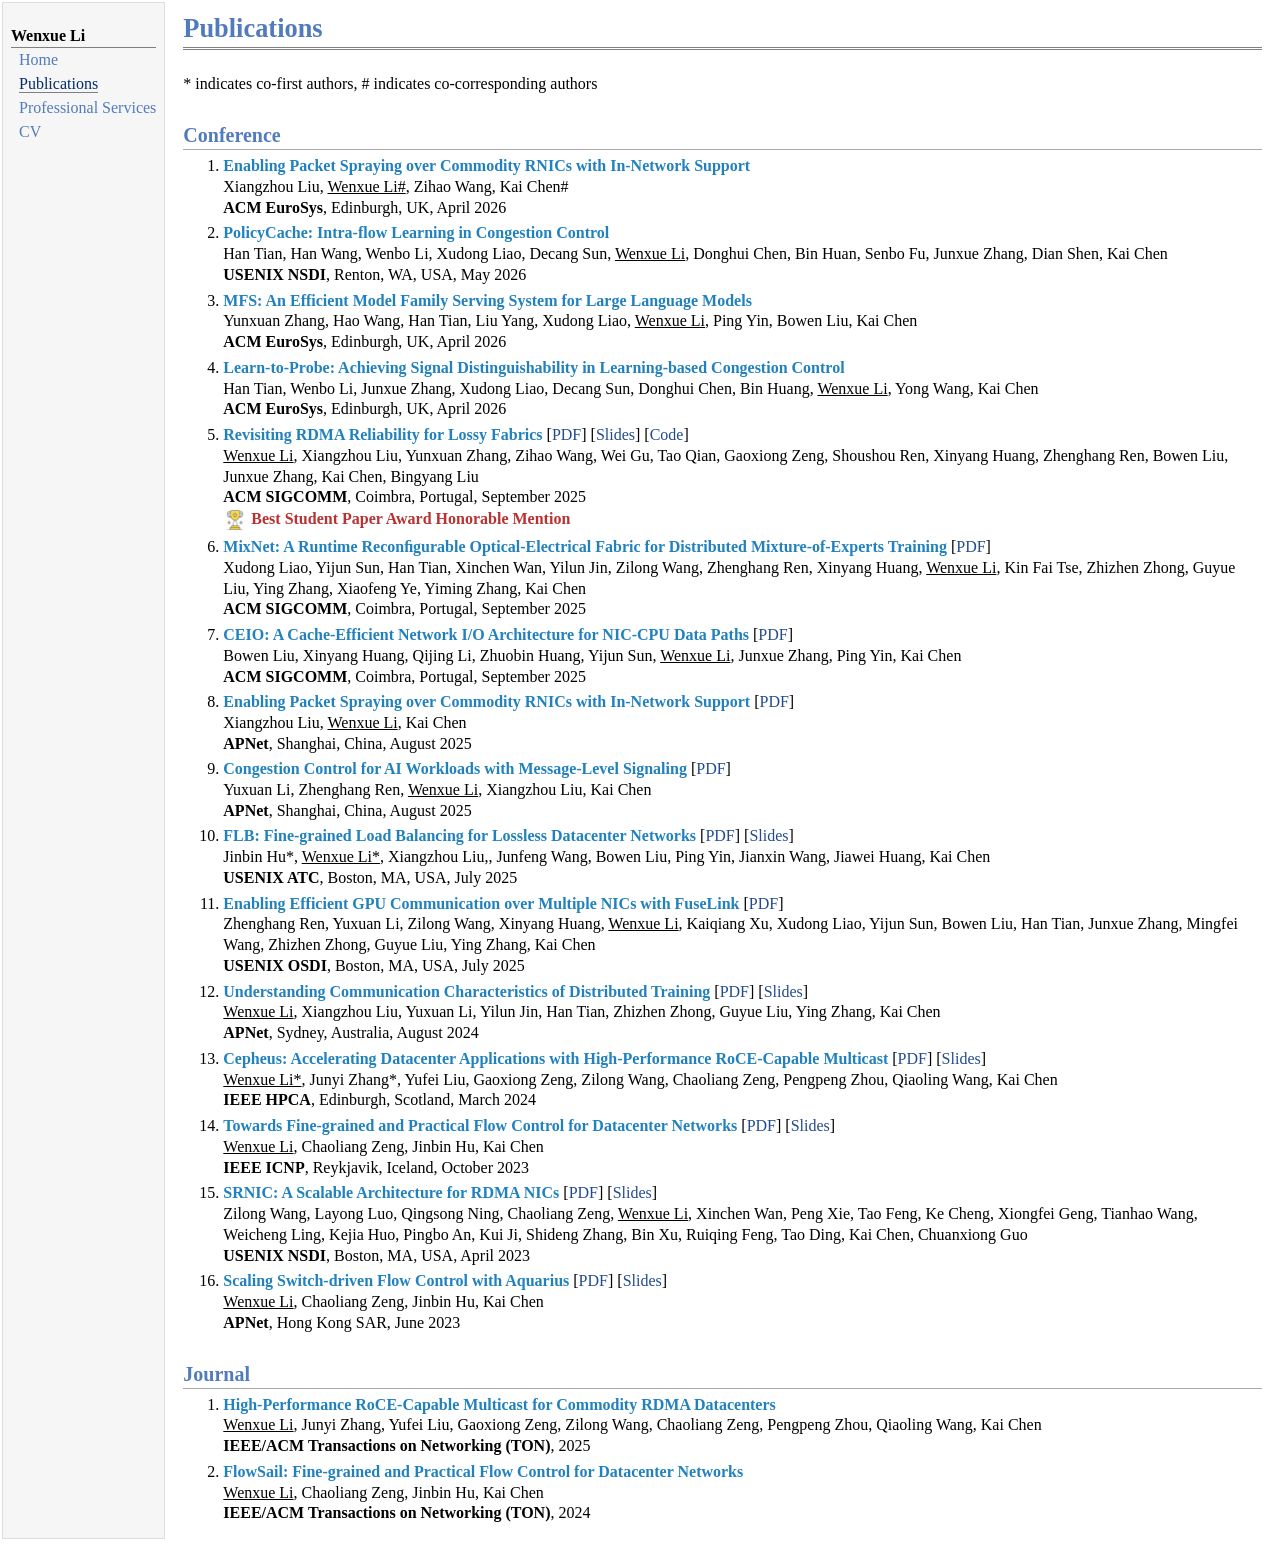
==== pub.html @ ff484b88 "update" ====
<!DOCTYPE html PUBLIC "-//W3C//DTD XHTML 1.1//EN"
  "http://www.w3.org/TR/xhtml11/DTD/xhtml11.dtd">
<html xmlns="http://www.w3.org/1999/xhtml" xml:lang="en">
<head>
<meta http-equiv="Content-Type" content="text/html;charset=utf-8" />
<meta name="viewport" content="width=device-width, initial-scale=1, maximum-scale=1" />
<link rel="stylesheet" href="css/jemdoc.css" type="text/css" />
<meta name="description" content="Publications of Wenxue Li"/>
<meta name="keywords" content="Wenxue Li, HKUST"/>
<meta name="author" content="Wenxue Li"/>
<title>Wenxue Li</title>
</head>

<body>
<table summary="Table for page layout." id="tlayout">
<tr valign="top">

<td id="layout-menu">
<div class="menu-category">Wenxue Li</div>
<div class="menu-item"><a href="index.html">Home</a></div>
<div class="menu-item"><a href="pub.html" class="current">Publications</a></div>
<div class="menu-item"><a href="service.html">Professional Services</a></div>
<div class="menu-item"><a href="CV.pdf">CV</a></div>
</td>

<td id="layout-content">
<div id="toptitle">

<h1>Publications</h1>
</div>
<p>* indicates co-first authors, # indicates co-corresponding authors<p>

  <h2>Conference</h2>
  <ol>

  <li>
    <p>
      <b style="color: #2081be;">Enabling Packet Spraying over Commodity RNICs with In-Network Support</b>
      <br/>
      Xiangzhou Liu, <u>Wenxue Li#</u>, Zihao Wang, Kai Chen#<br/>
      <b>ACM EuroSys</b>, Edinburgh, UK, April 2026<br/>
    </p>
  </li>
  
  <li>
    <p>
      <b style="color: #2081be;">PolicyCache: Intra-flow Learning in Congestion Control</b>
      <br/>
      Han Tian, Han Wang, Wenbo Li, Xudong Liao, Decang Sun, <u>Wenxue Li</u>, Donghui Chen, Bin Huan, Senbo Fu, Junxue Zhang, Dian Shen, Kai Chen<br/>
      <b>USENIX NSDI</b>, Renton, WA, USA, May 2026<br/>
    </p>
  </li>
  
  <li><p>
    <b style="color: #2081be;">MFS: An Efficient Model Family Serving System for Large Language Models</b> <br/>
    Yunxuan Zhang, Hao Wang, Han Tian, Liu Yang, Xudong Liao, <u>Wenxue Li</u>, Ping Yin, Bowen Liu, Kai Chen<br/>
    <b>ACM EuroSys</b>, Edinburgh, UK, April 2026<br/>
  </p></li>

  <li><p>
    <b style="color: #2081be;">Learn-to-Probe: Achieving Signal Distinguishability in Learning-based Congestion Control</b> <br/>
    Han Tian, Wenbo Li, Junxue Zhang, Xudong Liao, Decang Sun, Donghui Chen, Bin Huang, <u>Wenxue Li</u>, Yong Wang, Kai Chen<br/>
    <b>ACM EuroSys</b>, Edinburgh, UK, April 2026<br/>
  </p></li>
  <li><p>
    <b style="color: #2081be;">Revisiting RDMA Reliability for Lossy Fabrics</b> [<a href="pdf/dcp-sigcomm25.pdf" target="_blank">PDF</a>] [<a href="slides/dcp-sigcomm25.pdf" target="_blank">Slides</a>] [<a href="https://github.com/ColdPorridge/DCP-Simulation" target="_blank">Code</a>] <br/>
    <u>Wenxue Li</u>, Xiangzhou Liu, Yunxuan Zhang, Zihao Wang, Wei Gu, Tao Qian, Gaoxiong Zeng, Shoushou Ren, Xinyang Huang, Zhenghang Ren, Bowen Liu, Junxue Zhang, Kai Chen, Bingyang Liu<br/>
    <b>ACM SIGCOMM</b>, Coimbra, Portugal, September 2025<br/>
    <img src="img/award.png" alt="award" style="height:1.5em; vertical-align:middle; margin-right:4px;" /><b style="color: rgb(185, 49, 49)">Best Student Paper Award Honorable Mention</b>
  </p></li>

  <li><p>
  <b style="color: #2081be;">MixNet: A Runtime Reconﬁgurable Optical-Electrical Fabric for Distributed Mixture-of-Experts Training</b> [<a href="pdf/mixnet-sigcomm25.pdf" target="_blank">PDF</a>] <br/>
  Xudong Liao, Yijun Sun, Han Tian, Xinchen Wan, Yilun Jin, Zilong Wang, Zhenghang Ren, Xinyang Huang, <u>Wenxue Li</u>, Kin Fai Tse, Zhizhen Zhong, Guyue Liu, Ying Zhang, Xiaofeng Ye, Yiming Zhang, Kai Chen<br/>
  <b>ACM SIGCOMM</b>, Coimbra, Portugal, September 2025<br/>
  </p></li>

  <li><p>
    <b style="color: #2081be;">CEIO: A Cache-Efficient Network I/O Architecture for NIC-CPU Data Paths</b> [<a href="pdf/ceio-sigcomm25.pdf" target="_blank">PDF</a>] <br/>
    Bowen Liu, Xinyang Huang, Qijing Li, Zhuobin Huang, Yijun Sun, <u>Wenxue Li</u>, Junxue Zhang, Ping Yin, Kai Chen<br/>
    <b>ACM SIGCOMM</b>, Coimbra, Portugal, September 2025<br/>
  </p></li>
  <li><p>
  <b style="color: #2081be;">Enabling Packet Spraying over Commodity RNICs with In-Network Support</b> [<a href="pdf/themis-apnet25.pdf" target="_blank">PDF</a>] <br/>
  Xiangzhou Liu, <u>Wenxue Li</u>, Kai Chen<br/>
  <b>APNet</b>, Shanghai, China, August 2025<br/>
  </p></li>
  <li><p>
  <b style="color: #2081be;">Congestion Control for AI Workloads with Message-Level Signaling</b> [<a href="pdf/mcc-apnet25.pdf" target="_blank">PDF</a>] <br/>
  Yuxuan Li, Zhenghang Ren, <u>Wenxue Li</u>, Xiangzhou Liu, Kai Chen<br/>
  <b>APNet</b>, Shanghai, China, August 2025<br/>
  </p></li>
  <li><p>
    <b style="color: #2081be;">FLB: Fine-grained Load Balancing for Lossless Datacenter Networks</b> [<a href="pdf/flb-atc25.pdf" target="_blank">PDF</a>] [<a href="slides/flb-atc25.pdf" target="_blank">Slides</a>] <br/>
    Jinbin Hu*, <u>Wenxue Li*</u>, Xiangzhou Liu,, Junfeng Wang, Bowen Liu, Ping Yin, Jianxin Wang, Jiawei Huang, Kai Chen<br/>
    <b>USENIX ATC</b>, Boston, MA, USA, July 2025<br/>
  </p></li>
  <li><p>
    <b style="color: #2081be;">Enabling Efficient GPU Communication over Multiple NICs with FuseLink</b> [<a href="pdf/fuselink-osdi25.pdf" target="_blank">PDF</a>] <br/>
    Zhenghang Ren, Yuxuan Li, Zilong Wang, Xinyang Huang, <u>Wenxue Li</u>, Kaiqiang Xu, Xudong Liao, Yijun Sun, Bowen Liu, Han Tian, Junxue Zhang, Mingfei Wang, Zhizhen Zhong, Guyue Liu, Ying Zhang, Kai Chen<br/>
    <b>USENIX OSDI</b>, Boston, MA, USA, July 2025<br/>
  </p></li>
  <li><p>
  <b style="color: #2081be;">Understanding Communication Characteristics of Distributed Training</b> [<a href="pdf/understanding-apnet24.pdf" target="_blank">PDF</a>] [<a href="slides/understanding-apnet24-slides.pdf" target="_blank">Slides</a>]<br/>
  <u>Wenxue Li</u>, Xiangzhou Liu, Yuxuan Li, Yilun Jin, Han Tian, Zhizhen Zhong, Guyue Liu, Ying Zhang, Kai Chen<br/>
  <b>APNet</b>, Sydney, Australia, August 2024<br/>
  </p></li>
  <li><p>
    <b style="color: #2081be;">Cepheus: Accelerating Datacenter Applications with High-Performance RoCE-Capable Multicast</b> [<a href="pdf/cepheus-hpca24.pdf" target="_blank">PDF</a>] [<a href="slides/cepheus-hpca24-slides.pdf" target="_blank">Slides</a>]<br/>
    <u>Wenxue Li*</u>, Junyi Zhang*, Yufei Liu, Gaoxiong Zeng, Zilong Wang, Chaoliang Zeng, Pengpeng Zhou, Qiaoling Wang, Kai Chen<br/>
    <b>IEEE HPCA</b>, Edinburgh, Scotland, March 2024<br/>
  </p></li>
  <li><p>
    <b style="color: #2081be;">Towards Fine-grained and Practical Flow Control for Datacenter Networks</b> [<a href="pdf/flowsail-icnp23.pdf" target="_blank">PDF</a>] [<a href="slides/flowsail-icnp23-slides.pdf" target="_blank">Slides</a>]<br/>
    <u>Wenxue Li</u>, Chaoliang Zeng, Jinbin Hu, Kai Chen<br/>
    <b>IEEE ICNP</b>, Reykjavik, Iceland, October 2023<br/>
  </p></li>
  <li><p>
    <b style="color: #2081be;">SRNIC: A Scalable Architecture for RDMA NICs</b> [<a href="pdf/srnic-nsdi23.pdf" target="_blank">PDF</a>] [<a href="slides/srnic-nsdi23-slides.pdf" target="_blank">Slides</a>]<br/>
    Zilong Wang, Layong Luo, Qingsong Ning, Chaoliang Zeng, <u>Wenxue Li</u>, Xinchen Wan, Peng Xie, Tao Feng, Ke Cheng, Xiongfei Geng, Tianhao Wang, Weicheng Ling, Kejia Huo, Pingbo An, Kui Ji, Shideng Zhang, Bin Xu, Ruiqing Feng, Tao Ding, Kai Chen, Chuanxiong Guo<br/>
    <b>USENIX NSDI</b>, Boston, MA, USA, April 2023<br/>
  </p></li>
  <li><p>
  <b style="color: #2081be;">Scaling Switch-driven Flow Control with Aquarius</b> [<a href="pdf/aquarius-apnet23.pdf" target="_blank">PDF</a>] [<a href="slides/aquarius-apnet23-slides.pdf" target="_blank">Slides</a>]<br/>
  <u>Wenxue Li</u>, Chaoliang Zeng, Jinbin Hu, Kai Chen<br/>
  <b>APNet</b>, Hong Kong SAR, June 2023<br/>
  </p></li>

</ol>

<h2>Journal</h2>
<ol>

<li><p>
<b style="color: #2081be;">High-Performance RoCE-Capable Multicast for Commodity RDMA Datacenters</b><br/>
<u>Wenxue Li</u>, Junyi Zhang, Yufei Liu, Gaoxiong Zeng, Zilong Wang, Chaoliang Zeng, Pengpeng Zhou, Qiaoling Wang, Kai Chen<br/>
<b>IEEE/ACM Transactions on Networking (TON)</b>, 2025<br/>
</p></li>

<li><p>
<b style="color: #2081be;">FlowSail: Fine-grained and Practical Flow Control for Datacenter Networks</b><br/>
<u>Wenxue Li</u>, Chaoliang Zeng, Jinbin Hu, Kai Chen<br/>
<b>IEEE/ACM Transactions on Networking (TON)</b>, 2024<br/>
</p></li>

</ol>

<!-- <h2>Workshop</h2>
<ol>

</ol> -->

<!-- <div id="footer" >
<div id="footer-text">
<script type="text/javascript">
document.write("Last updated "+new Date(document.lastModified).toUTCString());
</script>
&nbsp;&nbsp;&nbsp;&nbsp;
</div>
</div> -->

</td>
</tr>
</table>
</body>
</html>
---- css/jemdoc.css ----
/* Default css file for jemdoc. */

table#tlayout {
    border: none;
    border-collapse: separate;
    background: white;
}

body {
	background: white;
	font-family: Georgia, serif;
	padding-bottom: 8px;
	margin: 0;
}

#layout-menu {
	background: #f6f6f6;
	border: 1px solid #dddddd;
	padding-top: 0.5em;
	padding-left: 8px;
	padding-right: 8px;
	font-size: 1.0em;
	width: auto;
	white-space: nowrap;
    text-align: left;
    vertical-align: top;
}

#layout-menu td {
	background: #f4f4f4;
    vertical-align: top;
}

#layout-content {
	padding-top: 0.0em;
	padding-left: 1.0em;
	padding-right: 1.0em;
    border: none;
    background: white;
    text-align: left;
    vertical-align: top;
}

#layout-menu a {
	line-height: 1.5em;
	margin-left: 0.5em;
}

tt {
    background: #ffffdd;
}

pre, tt {
	font-size: 90%;
	font-family: monaco, monospace;
}

a, a > tt {
	color: #224b8d;
	text-decoration: none;
}

a:hover {
	border-bottom: 1px gray dotted;
}

#layout-menu a.current:link, #layout-menu a.current:visited {
	color: #022b6d;
	border-bottom: 1px gray solid;
}
#layout-menu a:link, #layout-menu a:visited, #layout-menu a:hover {
	color: #527bbd;
	text-decoration: none;
}
#layout-menu a:hover {
	text-decoration: none;
}

div.menu-category {
	border-bottom: 1px solid gray;
	margin-top: 0.8em;
	padding-top: 0.2em;
	padding-bottom: 0.1em;
	font-weight: bold;
}

div.menu-item {
	padding-left: 16px;
	text-indent: -16px;
}

div#toptitle {
	padding-bottom: 0.2em;
	margin-bottom: 1.5em;
	border-bottom: 3px double gray;
}

/* Reduce space if we begin the page with a title. */
div#toptitle + h2, div#toptitle + h3 {
	margin-top: -0.7em;
}

div#subtitle {
	margin-top: 0.0em;
	margin-bottom: 0.0em;
	padding-top: 0em;
	padding-bottom: 0.1em;
}

em {
	font-style: italic;
}

strong {
	font-weight: bold;
}


h1, h2, h3, h4 {
	color: #527bbd;
	margin-top: 0.7em;
	margin-bottom: 0.3em;
	padding-bottom: 0.2em;
	line-height: 1.0;
	padding-top: 0.5em;
	border-bottom: 1px solid #aaaaaa;
}

h1 {
	font-size: 165%;
}

h4 {
	font-size: 200%;
}

h2 {
	padding-top: 0.8em;
	font-size: 125%;
}

h2 + h3 {
    padding-top: 0.2em;
}

h3 {
	font-size: 110%;
	border-bottom: none;
}

p {
	margin-top: 0.0em;
	margin-bottom: 0.8em;
	padding: 0;
	line-height: 1.3;
}

pre {
	padding: 0;
	margin: 0;
}

div#footer {
	font-size: small;
	border-top: 1px solid #c0c0c0;
	padding-top: 0.1em;
	margin-top: 4.0em;
	color: #c0c0c0;
}

div#footer a {
	color: #80a0b0;
}

div#footer-text {
	float: left;
	padding-bottom: 8px;
}

ul, ol, dl {
	margin-top: 0.2em;
	padding-top: 0;
	margin-bottom: 0.8em;
}

dt {
	margin-top: 0.5em;
	margin-bottom: 0;
}

dl {
	margin-left: 20px;
}

dd {
	color: #222222;
}

dd > *:first-child {
	margin-top: 0;
}

ul {
	list-style-position: outside;
	list-style-type: square;
}

p + ul, p + ol {
	margin-top: -0.5em;
}

li ul, li ol {
	margin-top: -0.3em;
}

ol {
	list-style-position: outside;
	list-style-type: decimal;
}

li p, dd p {
	margin-bottom: 0.3em;
}


ol ol {
	list-style-type: lower-alpha;
}

ol ol ol {
	list-style-type: lower-roman;
}

p + div.codeblock {
	margin-top: -0.6em;
}

div.codeblock, div.infoblock {
	margin-right: 0%;
	margin-top: 1.2em;
	margin-bottom: 1.3em;
}

div.blocktitle {
	font-weight: bold;
	color: #cd7b62;
	margin-top: 1.2em;
	margin-bottom: 0.1em;
}

div.blockcontent {
	border: 1px solid silver;
	padding: 0.3em 0.5em;
}

div.infoblock > div.blockcontent {
	background: #ffffee;
}

div.blockcontent p + ul, div.blockcontent p + ol {
	margin-top: 0.4em;
}

div.infoblock p {
	margin-bottom: 0em;
}

div.infoblock li p, div.infoblock dd p {
	margin-bottom: 0.5em;
}

div.infoblock p + p {
	margin-top: 0.8em;
}

div.codeblock > div.blockcontent {
	background: #f6f6f6;
}

span.pycommand {
	color: #000070;
}

span.statement {
	color: #008800;
}
span.builtin {
	color: #000088;
}
span.special {
	color: #990000;
}
span.operator {
	color: #880000;
}
span.error {
	color: #aa0000;
}
span.comment, span.comment > *, span.string, span.string > * {
	color: #606060;
}

@media print {
	#layout-menu { display: none; }
}

#fwtitle {
	margin: 2px;
}

#fwtitle #toptitle {
	padding-left: 0.5em;
	margin-bottom: 0.5em;
}

#layout-content h1:first-child, #layout-content h2:first-child, #layout-content h3:first-child {
	margin-top: -0.7em;
}

div#toptitle h1, #layout-content div#toptitle h1 {
	margin-bottom: 0.0em;
	padding-bottom: 0.1em;
	padding-top: 0;
	margin-top: 0.5em;
	border-bottom: none;
}

img.eq {
	padding: 0;
	padding-left: 0.1em;
	padding-right: 0.1em;
	margin: 0;
}

img.eqwl {
	padding-left: 2em;
	padding-top: 0.6em;
	padding-bottom: 0.2em;
	margin: 0;
}

table {
    border: 2px solid black;
    border-collapse: collapse;
}

td {
    padding: 2px;
    padding-left: 0.5em;
    padding-right: 0.5em;
    text-align: center;
    border: 1px solid gray;
}

table + table {
    margin-top: 1em;
}

tr.heading {
    font-weight: bold;
    border-bottom: 2px solid black;
}

img {
    border: none;
}

table.imgtable, table.imgtable td {
    border: none;
    text-align: left;
}
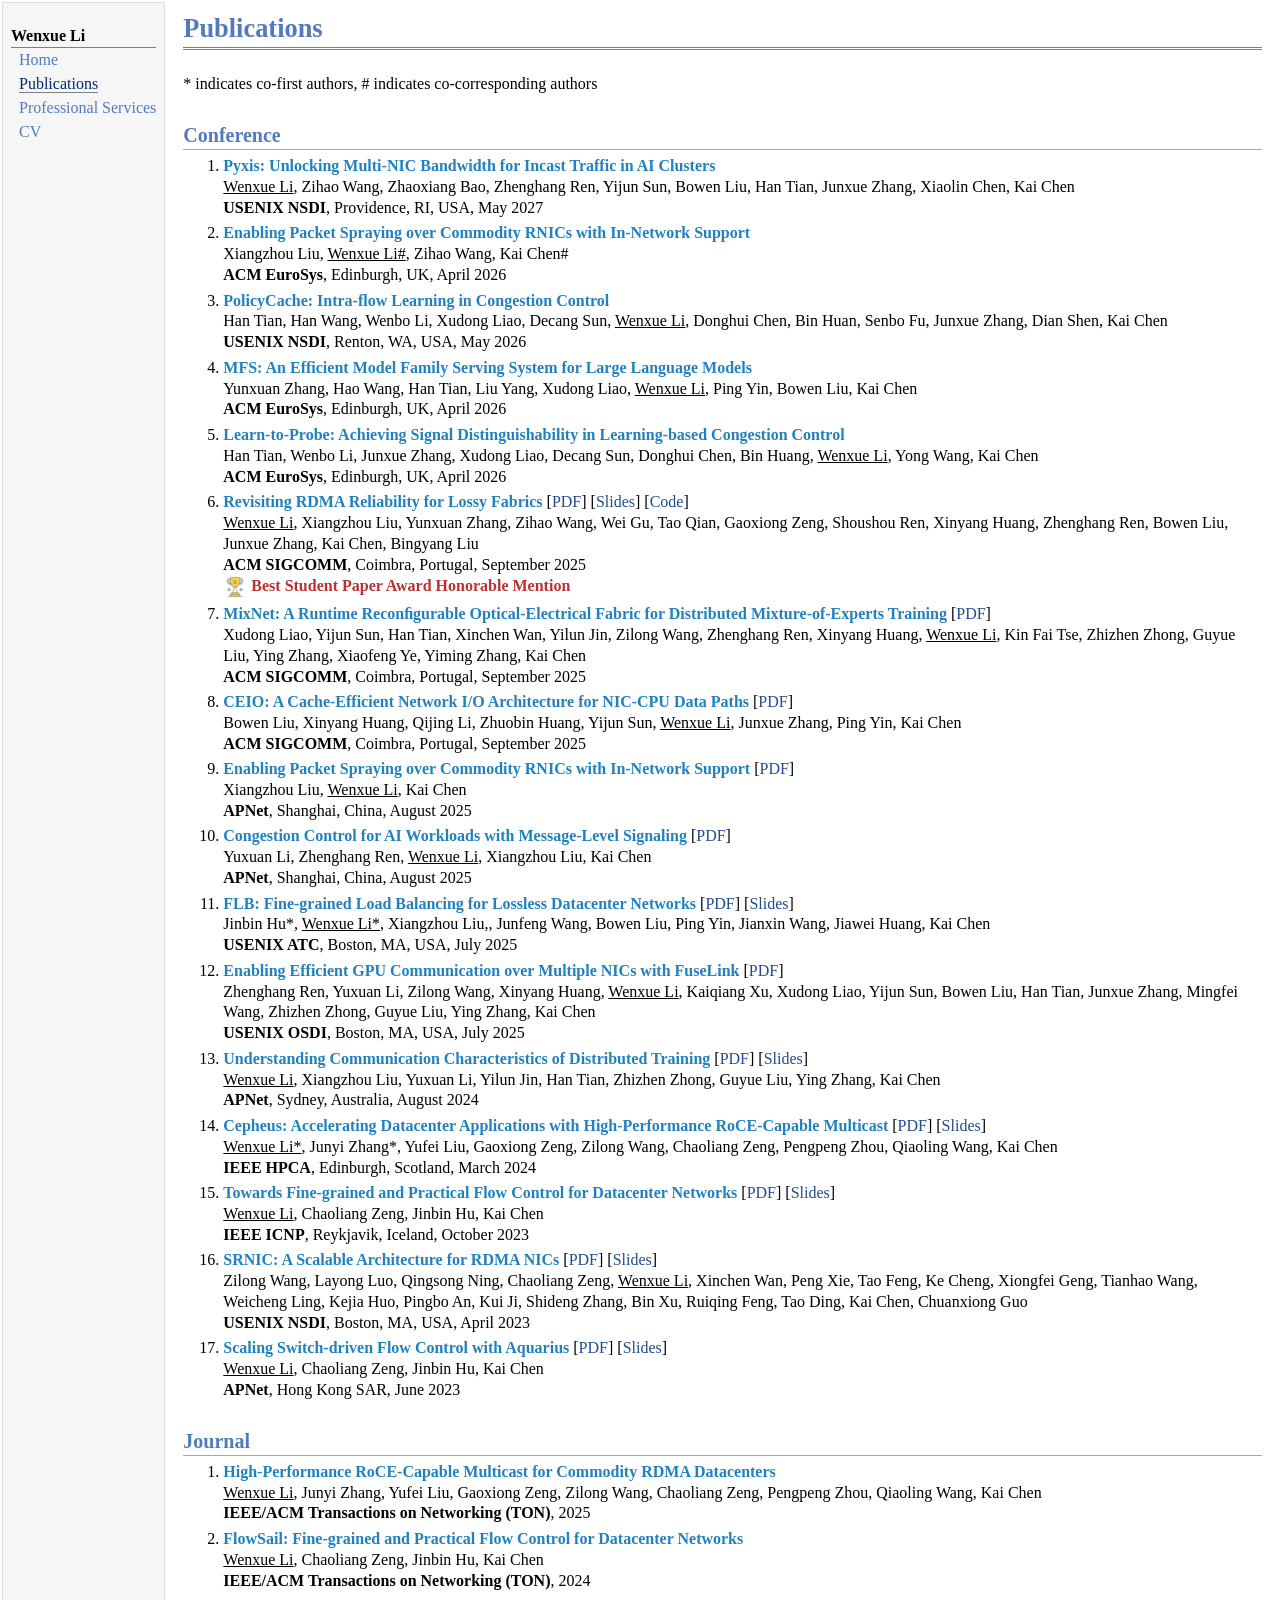
==== commit 50688109: "update" ====
--- a/pub.html
+++ b/pub.html
@@ -32,6 +32,15 @@
 
   <h2>Conference</h2>
   <ol>
+  
+  <li>
+    <p>
+      <b style="color: #2081be;">Pyxis: Unlocking Multi-NIC Bandwidth for Incast Traffic in AI Clusters</b>
+      <br/>
+      <u>Wenxue Li</u>, Zihao Wang, Zhaoxiang Bao, Zhenghang Ren, Yijun Sun, Bowen Liu, Han Tian, Junxue Zhang, Xiaolin Chen, Kai Chen<br/>
+      <b>USENIX NSDI</b>, Providence, RI, USA, May 2027<br/>
+    </p>
+  </li>
 
   <li>
     <p>
--- a/css/jemdoc.css
+++ b/css/jemdoc.css
@@ -116,7 +116,7 @@
 }
 
 
-h1, h2, h3, h4 {
+h1, h2, h3 {
 	color: #527bbd;
 	margin-top: 0.7em;
 	margin-bottom: 0.3em;
@@ -130,10 +130,6 @@
 	font-size: 165%;
 }
 
-h4 {
-	font-size: 200%;
-}
-
 h2 {
 	padding-top: 0.8em;
 	font-size: 125%;
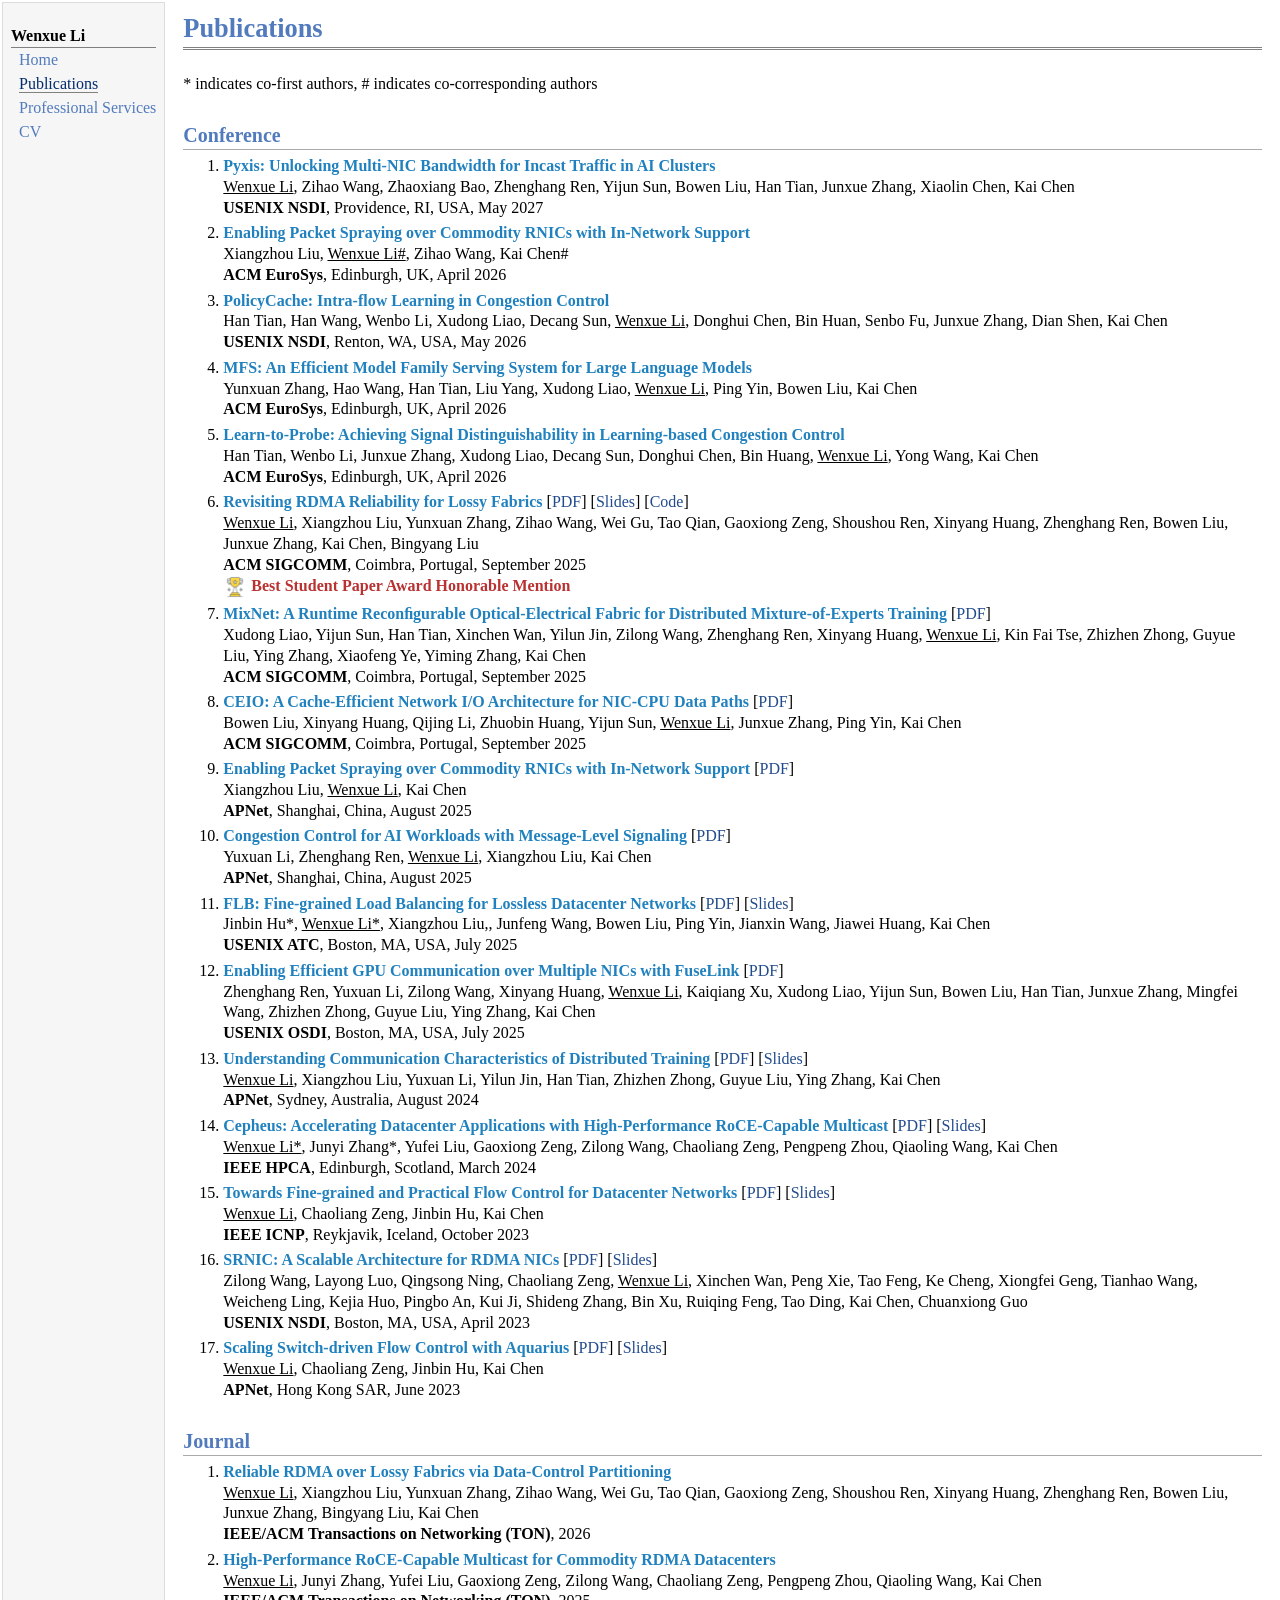
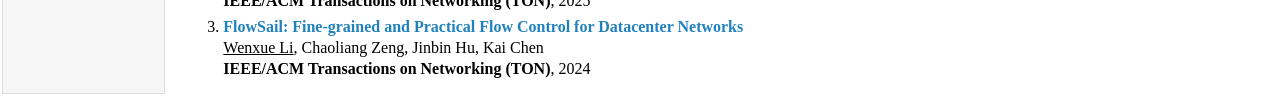
==== commit 2fc8ca72: "update" ====
--- a/pub.html
+++ b/pub.html
@@ -140,6 +140,15 @@
 <h2>Journal</h2>
 <ol>
 
+<li>
+  <p>
+    <b style="color: #2081be;">Reliable RDMA over Lossy Fabrics via Data-Control Partitioning</b>
+    <br/>
+    <u>Wenxue Li</u>, Xiangzhou Liu, Yunxuan Zhang, Zihao Wang, Wei Gu, Tao Qian, Gaoxiong Zeng, Shoushou Ren, Xinyang Huang, Zhenghang Ren, Bowen Liu, Junxue Zhang, Bingyang Liu, Kai Chen<br/>
+    <b>IEEE/ACM Transactions on Networking (TON)</b>, 2026<br/>
+  </p>
+</li>
+
 <li><p>
 <b style="color: #2081be;">High-Performance RoCE-Capable Multicast for Commodity RDMA Datacenters</b><br/>
 <u>Wenxue Li</u>, Junyi Zhang, Yufei Liu, Gaoxiong Zeng, Zilong Wang, Chaoliang Zeng, Pengpeng Zhou, Qiaoling Wang, Kai Chen<br/>
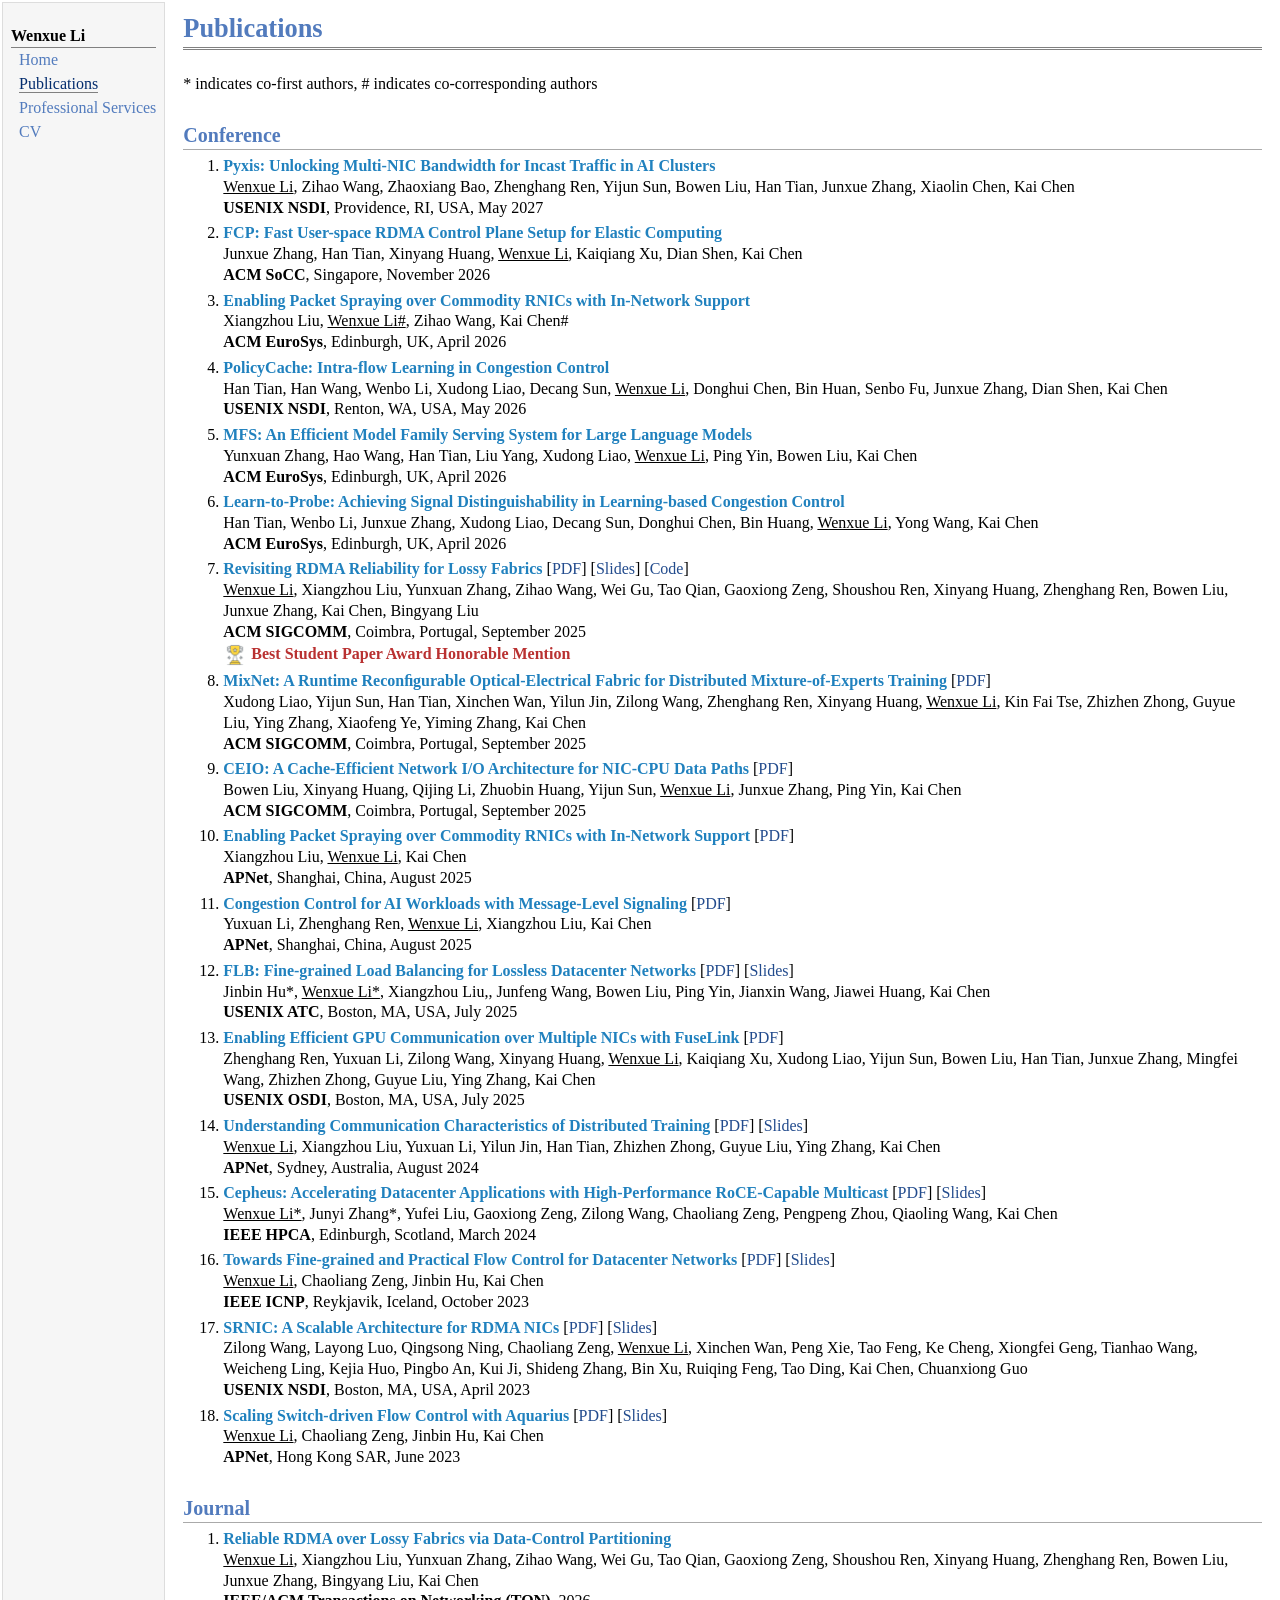
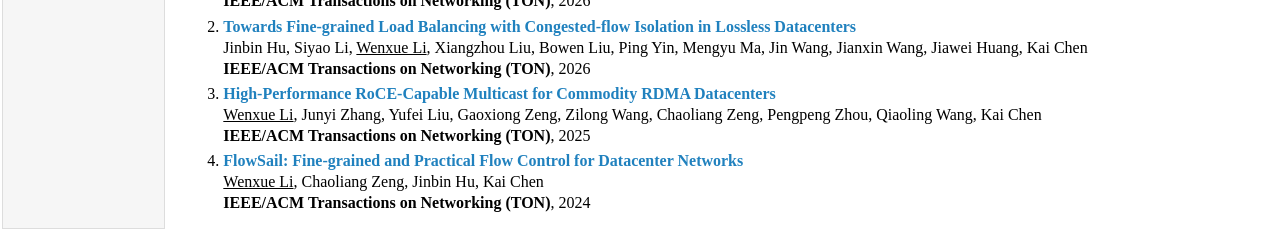
==== commit 7d02b106: "update" ====
--- a/pub.html
+++ b/pub.html
@@ -44,6 +44,15 @@
 
   <li>
     <p>
+      <b style="color: #2081be;">FCP: Fast User-space RDMA Control Plane Setup for Elastic Computing</b>
+      <br/>
+      Junxue Zhang, Han Tian, Xinyang Huang, <u>Wenxue Li</u>, Kaiqiang Xu, Dian Shen, Kai Chen<br/>
+      <b>ACM SoCC</b>, Singapore, November 2026<br/>
+    </p>
+  </li>
+
+  <li>
+    <p>
       <b style="color: #2081be;">Enabling Packet Spraying over Commodity RNICs with In-Network Support</b>
       <br/>
       Xiangzhou Liu, <u>Wenxue Li#</u>, Zihao Wang, Kai Chen#<br/>
@@ -149,6 +158,15 @@
   </p>
 </li>
 
+<li>
+  <p>
+    <b style="color: #2081be;">Towards Fine-grained Load Balancing with Congested-flow Isolation in Lossless Datacenters</b>
+    <br/>
+    Jinbin Hu, Siyao Li, <u>Wenxue Li</u>, Xiangzhou Liu, Bowen Liu, Ping Yin, Mengyu Ma, Jin Wang, Jianxin Wang, Jiawei Huang, Kai Chen<br/>
+    <b>IEEE/ACM Transactions on Networking (TON)</b>, 2026<br/>
+  </p>
+</li>
+
 <li><p>
 <b style="color: #2081be;">High-Performance RoCE-Capable Multicast for Commodity RDMA Datacenters</b><br/>
 <u>Wenxue Li</u>, Junyi Zhang, Yufei Liu, Gaoxiong Zeng, Zilong Wang, Chaoliang Zeng, Pengpeng Zhou, Qiaoling Wang, Kai Chen<br/>
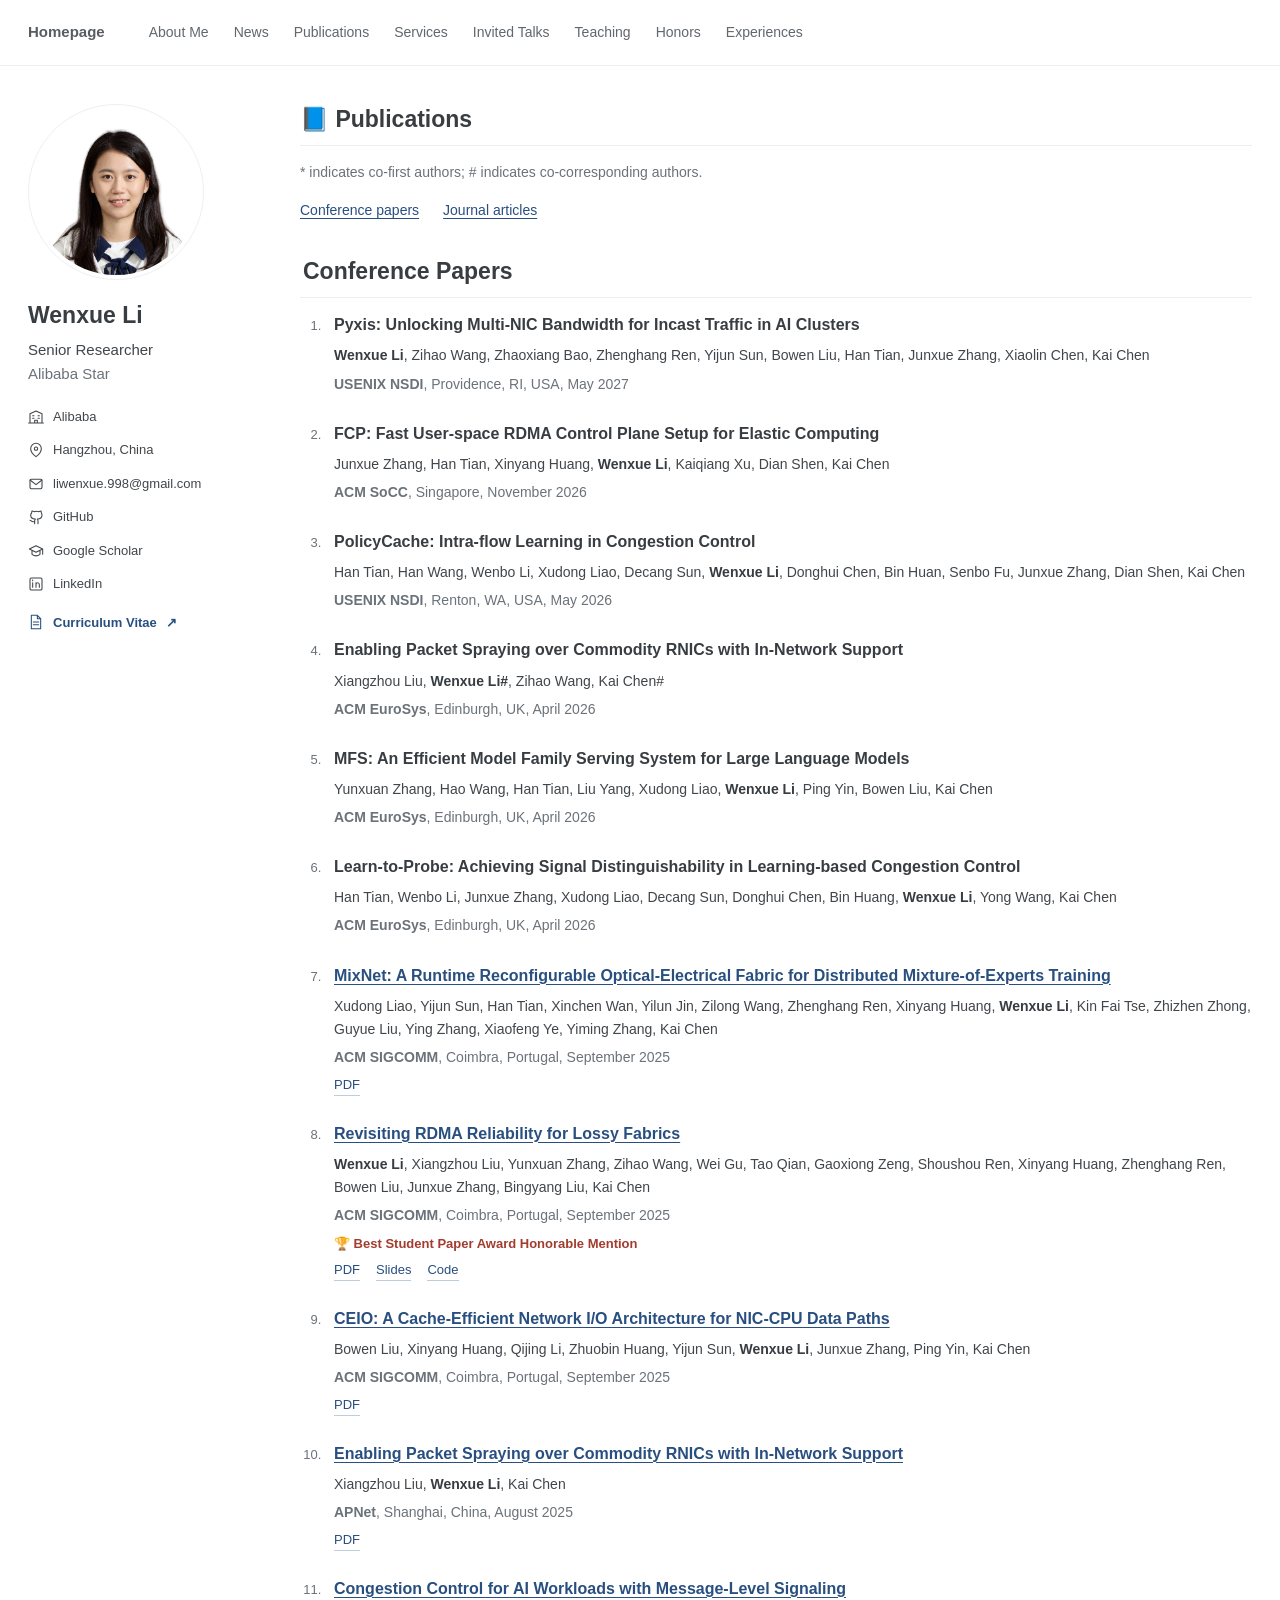
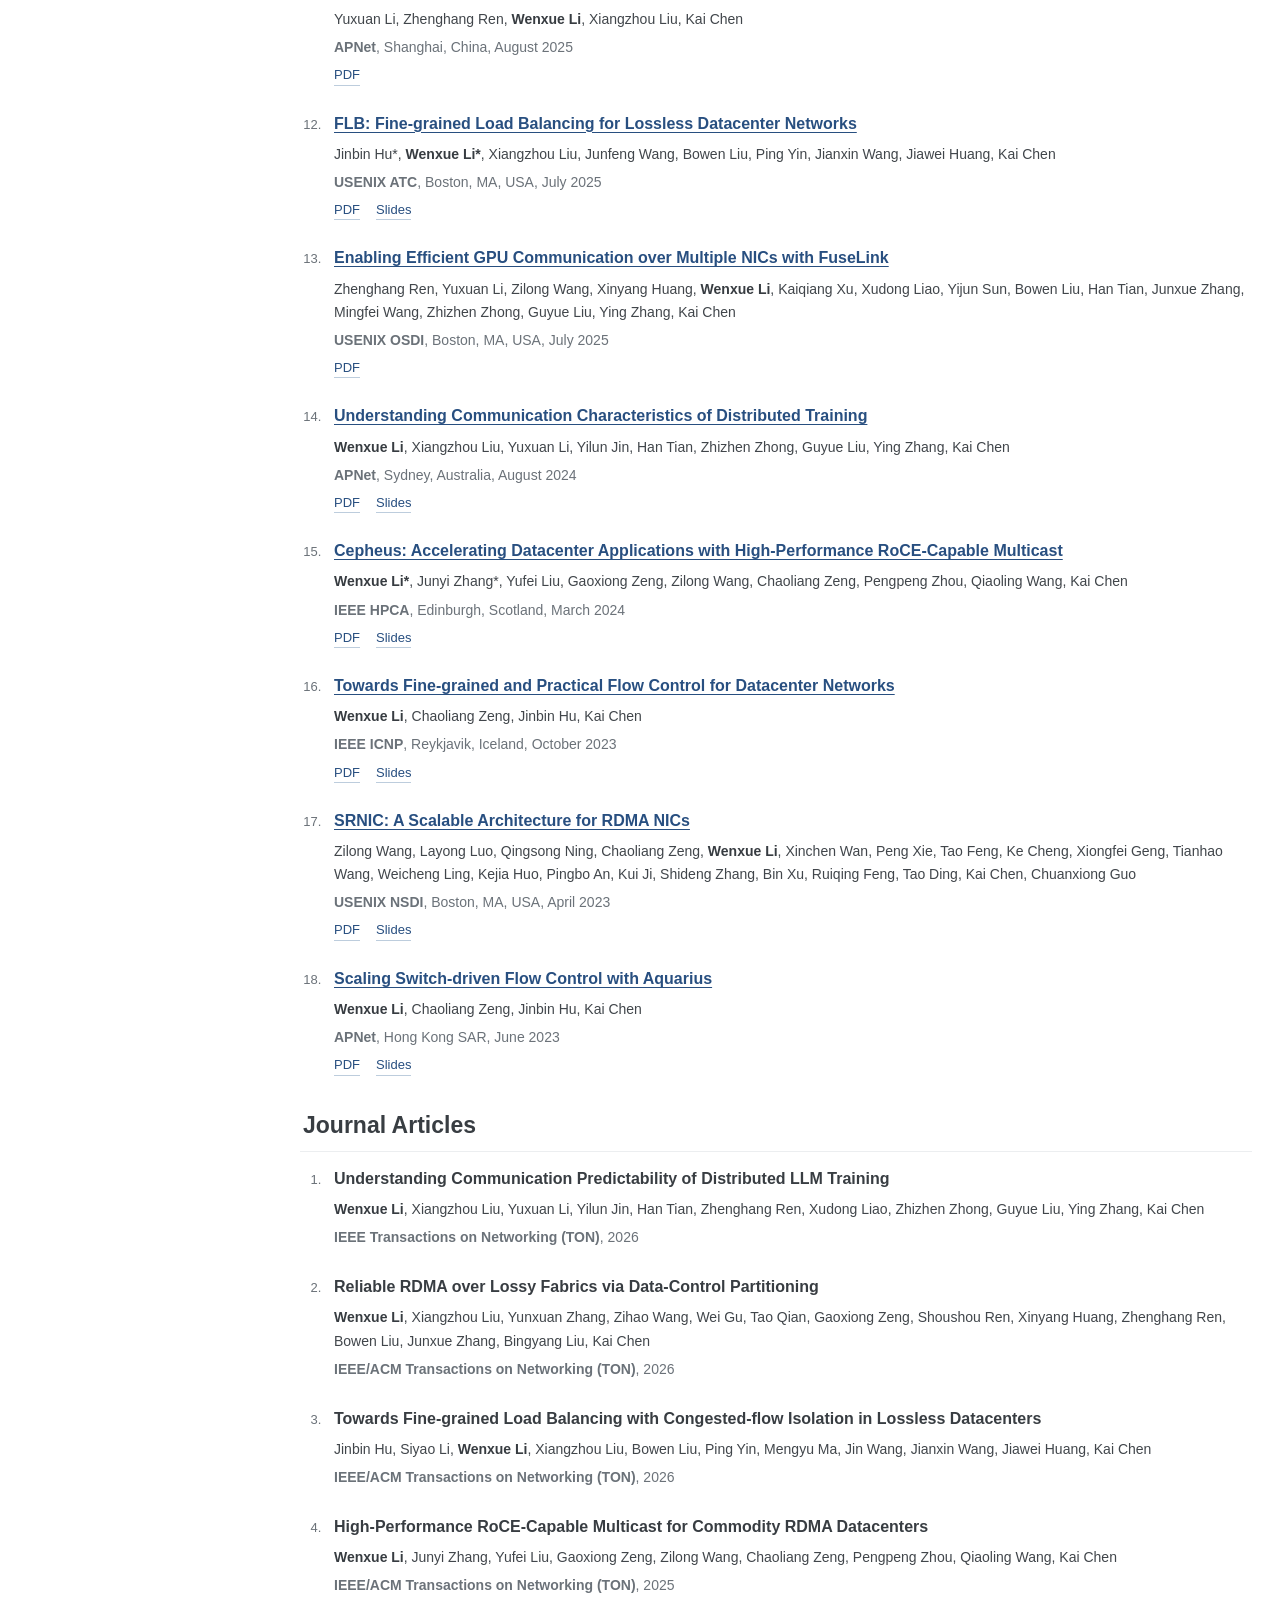
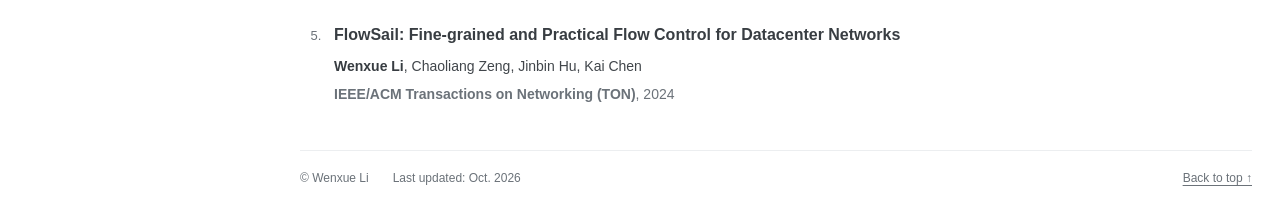
==== commit 259c24c6: "Redesign academic homepage and update profile, publications, and CV" ====
--- a/pub.html
+++ b/pub.html
@@ -1,202 +1,51 @@
-<!DOCTYPE html PUBLIC "-//W3C//DTD XHTML 1.1//EN"
-  "http://www.w3.org/TR/xhtml11/DTD/xhtml11.dtd">
-<html xmlns="http://www.w3.org/1999/xhtml" xml:lang="en">
+<!doctype html>
+<html lang="en">
 <head>
-<meta http-equiv="Content-Type" content="text/html;charset=utf-8" />
-<meta name="viewport" content="width=device-width, initial-scale=1, maximum-scale=1" />
-<link rel="stylesheet" href="css/jemdoc.css" type="text/css" />
-<meta name="description" content="Publications of Wenxue Li"/>
-<meta name="keywords" content="Wenxue Li, HKUST"/>
-<meta name="author" content="Wenxue Li"/>
-<title>Wenxue Li</title>
+  <meta charset="utf-8">
+  <meta name="viewport" content="width=device-width, initial-scale=1">
+  <meta name="description" content="Conference papers and journal articles by Wenxue Li.">
+  <meta name="author" content="Wenxue Li">
+  <meta name="theme-color" content="#ffffff">
+  <title>Publications — Wenxue Li</title>
+  <link rel="icon" href="img/favicon.svg" type="image/svg+xml">
+  <link rel="stylesheet" href="css/site.css">
+  <script src="js/site.js" defer></script>
 </head>
+<body>
+<a class="skip-link" href="#main-content">Skip to content</a>
+<header class="site-header"><div class="header-inner">
+  <a class="site-brand" href="index.html#about-me">Homepage<span class="sr-only"> of Wenxue Li</span></a>
+  <button class="menu-toggle" type="button" aria-expanded="false" aria-controls="site-nav" hidden>Menu <span aria-hidden="true">☰</span></button>
+  <nav class="site-nav" id="site-nav" aria-label="Main navigation"><a href="index.html#about-me">About Me</a>
+<a href="index.html#news">News</a>
+<a href="index.html#publications">Publications</a>
+<a href="index.html#services">Services</a>
+<a href="index.html#talks">Invited Talks</a>
+<a href="index.html#teaching">Teaching</a>
+<a href="index.html#honors">Honors</a>
+<a href="index.html#experiences">Experiences</a></nav>
+</div></header>
+<div class="page-layout"><aside class="profile" aria-label="About Wenxue Li">
+  <div class="avatar"><div class="avatar-crop"><img src="img/IMG_0040-transparent.png" alt="Wenxue Li" width="176" height="176" fetchpriority="high"></div></div>
+  <div class="profile-bio"><h2 class="profile-name">Wenxue Li</h2><p class="profile-role">Senior Researcher<br><span>Alibaba Star</span></p></div>
+  <ul class="profile-links">
+    <li><a href="https://www.alibabagroup.com/"><svg class="icon" viewBox="0 0 24 24" fill="none" stroke="currentColor" stroke-width="1.6" stroke-linecap="round" stroke-linejoin="round" aria-hidden="true"><path d="M3 21V7l9-4 9 4v14M7 10h2m6 0h2M7 14h2m6 0h2M10 21v-4h4v4M1 21h22"/></svg>Alibaba</a></li>
+    <li><svg class="icon" viewBox="0 0 24 24" fill="none" stroke="currentColor" stroke-width="1.6" stroke-linecap="round" stroke-linejoin="round" aria-hidden="true"><path d="M20 10c0 6-8 12-8 12S4 16 4 10a8 8 0 1 1 16 0Z"/><circle cx="12" cy="10" r="2.5"/></svg>Hangzhou, China</li>
+    <li><a href="mailto:liwenxue.998@gmail.com"><svg class="icon" viewBox="0 0 24 24" fill="none" stroke="currentColor" stroke-width="1.6" stroke-linecap="round" stroke-linejoin="round" aria-hidden="true"><rect x="3" y="5" width="18" height="14" rx="2"/><path d="m3 6 9 7 9-7"/></svg>liwenxue.998@gmail.com</a></li>
+    <li><a href="https://github.com/leewxgit"><svg class="icon" viewBox="0 0 24 24" fill="none" stroke="currentColor" stroke-width="1.6" stroke-linecap="round" stroke-linejoin="round" aria-hidden="true"><path d="M9 19c-4 1-4-2-6-2m12 5v-4c0-1 .1-2-1-3 4 0 7-2 7-6a5 5 0 0 0-1-3c0-1 0-2-.5-3-2 0-3 1-3 1a13 13 0 0 0-7 0S8 3 6 3c-.5 1-.5 2-.5 3A5 5 0 0 0 4 9c0 4 3 6 7 6-1 1-1 2-1 3v4"/></svg>GitHub</a></li>
+    <li><a href="https://scholar.google.com/citations?hl=en&amp;user=boRtFioAAAAJ"><svg class="icon" viewBox="0 0 24 24" fill="none" stroke="currentColor" stroke-width="1.6" stroke-linecap="round" stroke-linejoin="round" aria-hidden="true"><path d="m2 9 10-5 10 5-10 5L2 9Zm4 3v5c4 3 8 3 12 0v-5m4-3v8"/></svg>Google Scholar</a></li>
+    <li><a href="https://www.linkedin.com/in/wenxueli-7487741b6/"><svg class="icon" viewBox="0 0 24 24" fill="none" stroke="currentColor" stroke-width="1.6" stroke-linecap="round" stroke-linejoin="round" aria-hidden="true"><rect x="3" y="3" width="18" height="18" rx="2"/><path d="M7 10v7m0-11v1m5 10v-7m0 3c0-4 5-4 5 0v4"/></svg>LinkedIn</a></li>
+    <li><a class="cv-link" href="CV-2026Oct.pdf"><svg class="icon" viewBox="0 0 24 24" fill="none" stroke="currentColor" stroke-width="1.6" stroke-linecap="round" stroke-linejoin="round" aria-hidden="true"><path d="M14 2H5v20h14V7l-5-5Zm0 0v5h5M8 12h8m-8 4h8"/></svg>Curriculum Vitae <span aria-hidden="true">↗</span></a></li>
+  </ul>
+</aside>
+<main id="main-content" tabindex="-1"><div class="page-intro"><h1>📘 Publications</h1><p class="section-note">* indicates co-first authors; # indicates co-corresponding authors.</p><div class="page-jumps"><a href="#conference">Conference papers</a><a href="#journal">Journal articles</a></div></div><section id="conference" class="content-section" aria-labelledby="conference-title"><h2 id="conference-title"><span aria-hidden="true"></span> Conference Papers</h2>
+<ol class="publication-list"><li class="publication-entry"><h3 class="paper-title">Pyxis: Unlocking Multi-NIC Bandwidth for Incast Traffic in AI Clusters</h3><p class="paper-authors"><strong class="author-self">Wenxue Li</strong>, Zihao Wang, Zhaoxiang Bao, Zhenghang Ren, Yijun Sun, Bowen Liu, Han Tian, Junxue Zhang, Xiaolin Chen, Kai Chen</p><p class="paper-venue"><b>USENIX NSDI</b>, Providence, RI, USA, May 2027</p><div class="paper-links"></div></li><li class="publication-entry"><h3 class="paper-title">FCP: Fast User-space RDMA Control Plane Setup for Elastic Computing</h3><p class="paper-authors">Junxue Zhang, Han Tian, Xinyang Huang, <strong class="author-self">Wenxue Li</strong>, Kaiqiang Xu, Dian Shen, Kai Chen</p><p class="paper-venue"><b>ACM SoCC</b>, Singapore, November 2026</p><div class="paper-links"></div></li><li class="publication-entry"><h3 class="paper-title">PolicyCache: Intra-flow Learning in Congestion Control</h3><p class="paper-authors">Han Tian, Han Wang, Wenbo Li, Xudong Liao, Decang Sun, <strong class="author-self">Wenxue Li</strong>, Donghui Chen, Bin Huan, Senbo Fu, Junxue Zhang, Dian Shen, Kai Chen</p><p class="paper-venue"><b>USENIX NSDI</b>, Renton, WA, USA, May 2026</p><div class="paper-links"></div></li><li class="publication-entry"><h3 class="paper-title">Enabling Packet Spraying over Commodity RNICs with In-Network Support</h3><p class="paper-authors">Xiangzhou Liu, <strong class="author-self">Wenxue Li#</strong>, Zihao Wang, Kai Chen#</p><p class="paper-venue"><b>ACM EuroSys</b>, Edinburgh, UK, April 2026</p><div class="paper-links"></div></li><li class="publication-entry"><h3 class="paper-title">MFS: An Efficient Model Family Serving System for Large Language Models</h3><p class="paper-authors">Yunxuan Zhang, Hao Wang, Han Tian, Liu Yang, Xudong Liao, <strong class="author-self">Wenxue Li</strong>, Ping Yin, Bowen Liu, Kai Chen</p><p class="paper-venue"><b>ACM EuroSys</b>, Edinburgh, UK, April 2026</p><div class="paper-links"></div></li><li class="publication-entry"><h3 class="paper-title">Learn-to-Probe: Achieving Signal Distinguishability in Learning-based Congestion Control</h3><p class="paper-authors">Han Tian, Wenbo Li, Junxue Zhang, Xudong Liao, Decang Sun, Donghui Chen, Bin Huang, <strong class="author-self">Wenxue Li</strong>, Yong Wang, Kai Chen</p><p class="paper-venue"><b>ACM EuroSys</b>, Edinburgh, UK, April 2026</p><div class="paper-links"></div></li><li class="publication-entry"><h3 class="paper-title"><a href="pdf/mixnet-sigcomm25.pdf">MixNet: A Runtime Reconfigurable Optical-Electrical Fabric for Distributed Mixture-of-Experts Training</a></h3><p class="paper-authors">Xudong Liao, Yijun Sun, Han Tian, Xinchen Wan, Yilun Jin, Zilong Wang, Zhenghang Ren, Xinyang Huang, <strong class="author-self">Wenxue Li</strong>, Kin Fai Tse, Zhizhen Zhong, Guyue Liu, Ying Zhang, Xiaofeng Ye, Yiming Zhang, Kai Chen</p><p class="paper-venue"><b>ACM SIGCOMM</b>, Coimbra, Portugal, September 2025</p><div class="paper-links"><a href="pdf/mixnet-sigcomm25.pdf" target="_blank" rel="noopener noreferrer">PDF</a></div></li><li class="publication-entry"><h3 class="paper-title"><a href="pdf/dcp-sigcomm25.pdf">Revisiting RDMA Reliability for Lossy Fabrics</a></h3><p class="paper-authors"><strong class="author-self">Wenxue Li</strong>, Xiangzhou Liu, Yunxuan Zhang, Zihao Wang, Wei Gu, Tao Qian, Gaoxiong Zeng, Shoushou Ren, Xinyang Huang, Zhenghang Ren, Bowen Liu, Junxue Zhang, Bingyang Liu, Kai Chen</p><p class="paper-venue"><b>ACM SIGCOMM</b>, Coimbra, Portugal, September 2025</p><p class="paper-award">🏆 Best Student Paper Award Honorable Mention</p><div class="paper-links"><a href="pdf/dcp-sigcomm25.pdf" target="_blank" rel="noopener noreferrer">PDF</a><a href="slides/dcp-sigcomm25.pdf" target="_blank" rel="noopener noreferrer">Slides</a><a href="https://github.com/ColdPorridge/DCP-Simulation" target="_blank" rel="noopener noreferrer">Code</a></div></li><li class="publication-entry"><h3 class="paper-title"><a href="pdf/ceio-sigcomm25.pdf">CEIO: A Cache-Efficient Network I/O Architecture for NIC-CPU Data Paths</a></h3><p class="paper-authors">Bowen Liu, Xinyang Huang, Qijing Li, Zhuobin Huang, Yijun Sun, <strong class="author-self">Wenxue Li</strong>, Junxue Zhang, Ping Yin, Kai Chen</p><p class="paper-venue"><b>ACM SIGCOMM</b>, Coimbra, Portugal, September 2025</p><div class="paper-links"><a href="pdf/ceio-sigcomm25.pdf" target="_blank" rel="noopener noreferrer">PDF</a></div></li><li class="publication-entry"><h3 class="paper-title"><a href="pdf/themis-apnet25.pdf">Enabling Packet Spraying over Commodity RNICs with In-Network Support</a></h3><p class="paper-authors">Xiangzhou Liu, <strong class="author-self">Wenxue Li</strong>, Kai Chen</p><p class="paper-venue"><b>APNet</b>, Shanghai, China, August 2025</p><div class="paper-links"><a href="pdf/themis-apnet25.pdf" target="_blank" rel="noopener noreferrer">PDF</a></div></li><li class="publication-entry"><h3 class="paper-title"><a href="pdf/mcc-apnet25.pdf">Congestion Control for AI Workloads with Message-Level Signaling</a></h3><p class="paper-authors">Yuxuan Li, Zhenghang Ren, <strong class="author-self">Wenxue Li</strong>, Xiangzhou Liu, Kai Chen</p><p class="paper-venue"><b>APNet</b>, Shanghai, China, August 2025</p><div class="paper-links"><a href="pdf/mcc-apnet25.pdf" target="_blank" rel="noopener noreferrer">PDF</a></div></li><li class="publication-entry"><h3 class="paper-title"><a href="pdf/flb-atc25.pdf">FLB: Fine-grained Load Balancing for Lossless Datacenter Networks</a></h3><p class="paper-authors">Jinbin Hu*, <strong class="author-self">Wenxue Li*</strong>, Xiangzhou Liu, Junfeng Wang, Bowen Liu, Ping Yin, Jianxin Wang, Jiawei Huang, Kai Chen</p><p class="paper-venue"><b>USENIX ATC</b>, Boston, MA, USA, July 2025</p><div class="paper-links"><a href="pdf/flb-atc25.pdf" target="_blank" rel="noopener noreferrer">PDF</a><a href="slides/flb-atc25.pdf" target="_blank" rel="noopener noreferrer">Slides</a></div></li><li class="publication-entry"><h3 class="paper-title"><a href="pdf/fuselink-osdi25.pdf">Enabling Efficient GPU Communication over Multiple NICs with FuseLink</a></h3><p class="paper-authors">Zhenghang Ren, Yuxuan Li, Zilong Wang, Xinyang Huang, <strong class="author-self">Wenxue Li</strong>, Kaiqiang Xu, Xudong Liao, Yijun Sun, Bowen Liu, Han Tian, Junxue Zhang, Mingfei Wang, Zhizhen Zhong, Guyue Liu, Ying Zhang, Kai Chen</p><p class="paper-venue"><b>USENIX OSDI</b>, Boston, MA, USA, July 2025</p><div class="paper-links"><a href="pdf/fuselink-osdi25.pdf" target="_blank" rel="noopener noreferrer">PDF</a></div></li><li class="publication-entry"><h3 class="paper-title"><a href="pdf/understanding-apnet24.pdf">Understanding Communication Characteristics of Distributed Training</a></h3><p class="paper-authors"><strong class="author-self">Wenxue Li</strong>, Xiangzhou Liu, Yuxuan Li, Yilun Jin, Han Tian, Zhizhen Zhong, Guyue Liu, Ying Zhang, Kai Chen</p><p class="paper-venue"><b>APNet</b>, Sydney, Australia, August 2024</p><div class="paper-links"><a href="pdf/understanding-apnet24.pdf" target="_blank" rel="noopener noreferrer">PDF</a><a href="slides/understanding-apnet24-slides.pdf" target="_blank" rel="noopener noreferrer">Slides</a></div></li><li class="publication-entry"><h3 class="paper-title"><a href="pdf/cepheus-hpca24.pdf">Cepheus: Accelerating Datacenter Applications with High-Performance RoCE-Capable Multicast</a></h3><p class="paper-authors"><strong class="author-self">Wenxue Li*</strong>, Junyi Zhang*, Yufei Liu, Gaoxiong Zeng, Zilong Wang, Chaoliang Zeng, Pengpeng Zhou, Qiaoling Wang, Kai Chen</p><p class="paper-venue"><b>IEEE HPCA</b>, Edinburgh, Scotland, March 2024</p><div class="paper-links"><a href="pdf/cepheus-hpca24.pdf" target="_blank" rel="noopener noreferrer">PDF</a><a href="slides/cepheus-hpca24-slides.pdf" target="_blank" rel="noopener noreferrer">Slides</a></div></li><li class="publication-entry"><h3 class="paper-title"><a href="pdf/flowsail-icnp23.pdf">Towards Fine-grained and Practical Flow Control for Datacenter Networks</a></h3><p class="paper-authors"><strong class="author-self">Wenxue Li</strong>, Chaoliang Zeng, Jinbin Hu, Kai Chen</p><p class="paper-venue"><b>IEEE ICNP</b>, Reykjavik, Iceland, October 2023</p><div class="paper-links"><a href="pdf/flowsail-icnp23.pdf" target="_blank" rel="noopener noreferrer">PDF</a><a href="slides/flowsail-icnp23-slides.pdf" target="_blank" rel="noopener noreferrer">Slides</a></div></li><li class="publication-entry"><h3 class="paper-title"><a href="pdf/srnic-nsdi23.pdf">SRNIC: A Scalable Architecture for RDMA NICs</a></h3><p class="paper-authors">Zilong Wang, Layong Luo, Qingsong Ning, Chaoliang Zeng, <strong class="author-self">Wenxue Li</strong>, Xinchen Wan, Peng Xie, Tao Feng, Ke Cheng, Xiongfei Geng, Tianhao Wang, Weicheng Ling, Kejia Huo, Pingbo An, Kui Ji, Shideng Zhang, Bin Xu, Ruiqing Feng, Tao Ding, Kai Chen, Chuanxiong Guo</p><p class="paper-venue"><b>USENIX NSDI</b>, Boston, MA, USA, April 2023</p><div class="paper-links"><a href="pdf/srnic-nsdi23.pdf" target="_blank" rel="noopener noreferrer">PDF</a><a href="slides/srnic-nsdi23-slides.pdf" target="_blank" rel="noopener noreferrer">Slides</a></div></li><li class="publication-entry"><h3 class="paper-title"><a href="pdf/aquarius-apnet23.pdf">Scaling Switch-driven Flow Control with Aquarius</a></h3><p class="paper-authors"><strong class="author-self">Wenxue Li</strong>, Chaoliang Zeng, Jinbin Hu, Kai Chen</p><p class="paper-venue"><b>APNet</b>, Hong Kong SAR, June 2023</p><div class="paper-links"><a href="pdf/aquarius-apnet23.pdf" target="_blank" rel="noopener noreferrer">PDF</a><a href="slides/aquarius-apnet23-slides.pdf" target="_blank" rel="noopener noreferrer">Slides</a></div></li></ol>
+</section>
+<section id="journal" class="content-section" aria-labelledby="journal-title"><h2 id="journal-title"><span aria-hidden="true"></span> Journal Articles</h2>
+<ol class="publication-list"><li class="publication-entry"><h3 class="paper-title">Understanding Communication Predictability of Distributed LLM Training</h3><p class="paper-authors"><strong class="author-self">Wenxue Li</strong>, Xiangzhou Liu, Yuxuan Li, Yilun Jin, Han Tian, Zhenghang Ren, Xudong Liao, Zhizhen Zhong, Guyue Liu, Ying Zhang, Kai Chen</p><p class="paper-venue"><b>IEEE Transactions on Networking (TON)</b>, 2026</p><div class="paper-links"></div></li><li class="publication-entry"><h3 class="paper-title">Reliable RDMA over Lossy Fabrics via Data-Control Partitioning</h3><p class="paper-authors"><strong class="author-self">Wenxue Li</strong>, Xiangzhou Liu, Yunxuan Zhang, Zihao Wang, Wei Gu, Tao Qian, Gaoxiong Zeng, Shoushou Ren, Xinyang Huang, Zhenghang Ren, Bowen Liu, Junxue Zhang, Bingyang Liu, Kai Chen</p><p class="paper-venue"><b>IEEE/ACM Transactions on Networking (TON)</b>, 2026</p><div class="paper-links"></div></li><li class="publication-entry"><h3 class="paper-title">Towards Fine-grained Load Balancing with Congested-flow Isolation in Lossless Datacenters</h3><p class="paper-authors">Jinbin Hu, Siyao Li, <strong class="author-self">Wenxue Li</strong>, Xiangzhou Liu, Bowen Liu, Ping Yin, Mengyu Ma, Jin Wang, Jianxin Wang, Jiawei Huang, Kai Chen</p><p class="paper-venue"><b>IEEE/ACM Transactions on Networking (TON)</b>, 2026</p><div class="paper-links"></div></li><li class="publication-entry"><h3 class="paper-title">High-Performance RoCE-Capable Multicast for Commodity RDMA Datacenters</h3><p class="paper-authors"><strong class="author-self">Wenxue Li</strong>, Junyi Zhang, Yufei Liu, Gaoxiong Zeng, Zilong Wang, Chaoliang Zeng, Pengpeng Zhou, Qiaoling Wang, Kai Chen</p><p class="paper-venue"><b>IEEE/ACM Transactions on Networking (TON)</b>, 2025</p><div class="paper-links"></div></li><li class="publication-entry"><h3 class="paper-title">FlowSail: Fine-grained and Practical Flow Control for Datacenter Networks</h3><p class="paper-authors"><strong class="author-self">Wenxue Li</strong>, Chaoliang Zeng, Jinbin Hu, Kai Chen</p><p class="paper-venue"><b>IEEE/ACM Transactions on Networking (TON)</b>, 2024</p><div class="paper-links"></div></li></ol>
+</section>
 
-<body>
-<table summary="Table for page layout." id="tlayout">
-<tr valign="top">
-
-<td id="layout-menu">
-<div class="menu-category">Wenxue Li</div>
-<div class="menu-item"><a href="index.html">Home</a></div>
-<div class="menu-item"><a href="pub.html" class="current">Publications</a></div>
-<div class="menu-item"><a href="service.html">Professional Services</a></div>
-<div class="menu-item"><a href="CV.pdf">CV</a></div>
-</td>
-
-<td id="layout-content">
-<div id="toptitle">
-
-<h1>Publications</h1>
-</div>
-<p>* indicates co-first authors, # indicates co-corresponding authors<p>
-
-  <h2>Conference</h2>
-  <ol>
-  
-  <li>
-    <p>
-      <b style="color: #2081be;">Pyxis: Unlocking Multi-NIC Bandwidth for Incast Traffic in AI Clusters</b>
-      <br/>
-      <u>Wenxue Li</u>, Zihao Wang, Zhaoxiang Bao, Zhenghang Ren, Yijun Sun, Bowen Liu, Han Tian, Junxue Zhang, Xiaolin Chen, Kai Chen<br/>
-      <b>USENIX NSDI</b>, Providence, RI, USA, May 2027<br/>
-    </p>
-  </li>
-
-  <li>
-    <p>
-      <b style="color: #2081be;">FCP: Fast User-space RDMA Control Plane Setup for Elastic Computing</b>
-      <br/>
-      Junxue Zhang, Han Tian, Xinyang Huang, <u>Wenxue Li</u>, Kaiqiang Xu, Dian Shen, Kai Chen<br/>
-      <b>ACM SoCC</b>, Singapore, November 2026<br/>
-    </p>
-  </li>
-
-  <li>
-    <p>
-      <b style="color: #2081be;">Enabling Packet Spraying over Commodity RNICs with In-Network Support</b>
-      <br/>
-      Xiangzhou Liu, <u>Wenxue Li#</u>, Zihao Wang, Kai Chen#<br/>
-      <b>ACM EuroSys</b>, Edinburgh, UK, April 2026<br/>
-    </p>
-  </li>
-  
-  <li>
-    <p>
-      <b style="color: #2081be;">PolicyCache: Intra-flow Learning in Congestion Control</b>
-      <br/>
-      Han Tian, Han Wang, Wenbo Li, Xudong Liao, Decang Sun, <u>Wenxue Li</u>, Donghui Chen, Bin Huan, Senbo Fu, Junxue Zhang, Dian Shen, Kai Chen<br/>
-      <b>USENIX NSDI</b>, Renton, WA, USA, May 2026<br/>
-    </p>
-  </li>
-  
-  <li><p>
-    <b style="color: #2081be;">MFS: An Efficient Model Family Serving System for Large Language Models</b> <br/>
-    Yunxuan Zhang, Hao Wang, Han Tian, Liu Yang, Xudong Liao, <u>Wenxue Li</u>, Ping Yin, Bowen Liu, Kai Chen<br/>
-    <b>ACM EuroSys</b>, Edinburgh, UK, April 2026<br/>
-  </p></li>
-
-  <li><p>
-    <b style="color: #2081be;">Learn-to-Probe: Achieving Signal Distinguishability in Learning-based Congestion Control</b> <br/>
-    Han Tian, Wenbo Li, Junxue Zhang, Xudong Liao, Decang Sun, Donghui Chen, Bin Huang, <u>Wenxue Li</u>, Yong Wang, Kai Chen<br/>
-    <b>ACM EuroSys</b>, Edinburgh, UK, April 2026<br/>
-  </p></li>
-  <li><p>
-    <b style="color: #2081be;">Revisiting RDMA Reliability for Lossy Fabrics</b> [<a href="pdf/dcp-sigcomm25.pdf" target="_blank">PDF</a>] [<a href="slides/dcp-sigcomm25.pdf" target="_blank">Slides</a>] [<a href="https://github.com/ColdPorridge/DCP-Simulation" target="_blank">Code</a>] <br/>
-    <u>Wenxue Li</u>, Xiangzhou Liu, Yunxuan Zhang, Zihao Wang, Wei Gu, Tao Qian, Gaoxiong Zeng, Shoushou Ren, Xinyang Huang, Zhenghang Ren, Bowen Liu, Junxue Zhang, Kai Chen, Bingyang Liu<br/>
-    <b>ACM SIGCOMM</b>, Coimbra, Portugal, September 2025<br/>
-    <img src="img/award.png" alt="award" style="height:1.5em; vertical-align:middle; margin-right:4px;" /><b style="color: rgb(185, 49, 49)">Best Student Paper Award Honorable Mention</b>
-  </p></li>
-
-  <li><p>
-  <b style="color: #2081be;">MixNet: A Runtime Reconﬁgurable Optical-Electrical Fabric for Distributed Mixture-of-Experts Training</b> [<a href="pdf/mixnet-sigcomm25.pdf" target="_blank">PDF</a>] <br/>
-  Xudong Liao, Yijun Sun, Han Tian, Xinchen Wan, Yilun Jin, Zilong Wang, Zhenghang Ren, Xinyang Huang, <u>Wenxue Li</u>, Kin Fai Tse, Zhizhen Zhong, Guyue Liu, Ying Zhang, Xiaofeng Ye, Yiming Zhang, Kai Chen<br/>
-  <b>ACM SIGCOMM</b>, Coimbra, Portugal, September 2025<br/>
-  </p></li>
-
-  <li><p>
-    <b style="color: #2081be;">CEIO: A Cache-Efficient Network I/O Architecture for NIC-CPU Data Paths</b> [<a href="pdf/ceio-sigcomm25.pdf" target="_blank">PDF</a>] <br/>
-    Bowen Liu, Xinyang Huang, Qijing Li, Zhuobin Huang, Yijun Sun, <u>Wenxue Li</u>, Junxue Zhang, Ping Yin, Kai Chen<br/>
-    <b>ACM SIGCOMM</b>, Coimbra, Portugal, September 2025<br/>
-  </p></li>
-  <li><p>
-  <b style="color: #2081be;">Enabling Packet Spraying over Commodity RNICs with In-Network Support</b> [<a href="pdf/themis-apnet25.pdf" target="_blank">PDF</a>] <br/>
-  Xiangzhou Liu, <u>Wenxue Li</u>, Kai Chen<br/>
-  <b>APNet</b>, Shanghai, China, August 2025<br/>
-  </p></li>
-  <li><p>
-  <b style="color: #2081be;">Congestion Control for AI Workloads with Message-Level Signaling</b> [<a href="pdf/mcc-apnet25.pdf" target="_blank">PDF</a>] <br/>
-  Yuxuan Li, Zhenghang Ren, <u>Wenxue Li</u>, Xiangzhou Liu, Kai Chen<br/>
-  <b>APNet</b>, Shanghai, China, August 2025<br/>
-  </p></li>
-  <li><p>
-    <b style="color: #2081be;">FLB: Fine-grained Load Balancing for Lossless Datacenter Networks</b> [<a href="pdf/flb-atc25.pdf" target="_blank">PDF</a>] [<a href="slides/flb-atc25.pdf" target="_blank">Slides</a>] <br/>
-    Jinbin Hu*, <u>Wenxue Li*</u>, Xiangzhou Liu,, Junfeng Wang, Bowen Liu, Ping Yin, Jianxin Wang, Jiawei Huang, Kai Chen<br/>
-    <b>USENIX ATC</b>, Boston, MA, USA, July 2025<br/>
-  </p></li>
-  <li><p>
-    <b style="color: #2081be;">Enabling Efficient GPU Communication over Multiple NICs with FuseLink</b> [<a href="pdf/fuselink-osdi25.pdf" target="_blank">PDF</a>] <br/>
-    Zhenghang Ren, Yuxuan Li, Zilong Wang, Xinyang Huang, <u>Wenxue Li</u>, Kaiqiang Xu, Xudong Liao, Yijun Sun, Bowen Liu, Han Tian, Junxue Zhang, Mingfei Wang, Zhizhen Zhong, Guyue Liu, Ying Zhang, Kai Chen<br/>
-    <b>USENIX OSDI</b>, Boston, MA, USA, July 2025<br/>
-  </p></li>
-  <li><p>
-  <b style="color: #2081be;">Understanding Communication Characteristics of Distributed Training</b> [<a href="pdf/understanding-apnet24.pdf" target="_blank">PDF</a>] [<a href="slides/understanding-apnet24-slides.pdf" target="_blank">Slides</a>]<br/>
-  <u>Wenxue Li</u>, Xiangzhou Liu, Yuxuan Li, Yilun Jin, Han Tian, Zhizhen Zhong, Guyue Liu, Ying Zhang, Kai Chen<br/>
-  <b>APNet</b>, Sydney, Australia, August 2024<br/>
-  </p></li>
-  <li><p>
-    <b style="color: #2081be;">Cepheus: Accelerating Datacenter Applications with High-Performance RoCE-Capable Multicast</b> [<a href="pdf/cepheus-hpca24.pdf" target="_blank">PDF</a>] [<a href="slides/cepheus-hpca24-slides.pdf" target="_blank">Slides</a>]<br/>
-    <u>Wenxue Li*</u>, Junyi Zhang*, Yufei Liu, Gaoxiong Zeng, Zilong Wang, Chaoliang Zeng, Pengpeng Zhou, Qiaoling Wang, Kai Chen<br/>
-    <b>IEEE HPCA</b>, Edinburgh, Scotland, March 2024<br/>
-  </p></li>
-  <li><p>
-    <b style="color: #2081be;">Towards Fine-grained and Practical Flow Control for Datacenter Networks</b> [<a href="pdf/flowsail-icnp23.pdf" target="_blank">PDF</a>] [<a href="slides/flowsail-icnp23-slides.pdf" target="_blank">Slides</a>]<br/>
-    <u>Wenxue Li</u>, Chaoliang Zeng, Jinbin Hu, Kai Chen<br/>
-    <b>IEEE ICNP</b>, Reykjavik, Iceland, October 2023<br/>
-  </p></li>
-  <li><p>
-    <b style="color: #2081be;">SRNIC: A Scalable Architecture for RDMA NICs</b> [<a href="pdf/srnic-nsdi23.pdf" target="_blank">PDF</a>] [<a href="slides/srnic-nsdi23-slides.pdf" target="_blank">Slides</a>]<br/>
-    Zilong Wang, Layong Luo, Qingsong Ning, Chaoliang Zeng, <u>Wenxue Li</u>, Xinchen Wan, Peng Xie, Tao Feng, Ke Cheng, Xiongfei Geng, Tianhao Wang, Weicheng Ling, Kejia Huo, Pingbo An, Kui Ji, Shideng Zhang, Bin Xu, Ruiqing Feng, Tao Ding, Kai Chen, Chuanxiong Guo<br/>
-    <b>USENIX NSDI</b>, Boston, MA, USA, April 2023<br/>
-  </p></li>
-  <li><p>
-  <b style="color: #2081be;">Scaling Switch-driven Flow Control with Aquarius</b> [<a href="pdf/aquarius-apnet23.pdf" target="_blank">PDF</a>] [<a href="slides/aquarius-apnet23-slides.pdf" target="_blank">Slides</a>]<br/>
-  <u>Wenxue Li</u>, Chaoliang Zeng, Jinbin Hu, Kai Chen<br/>
-  <b>APNet</b>, Hong Kong SAR, June 2023<br/>
-  </p></li>
-
-</ol>
-
-<h2>Journal</h2>
-<ol>
-
-<li>
-  <p>
-    <b style="color: #2081be;">Reliable RDMA over Lossy Fabrics via Data-Control Partitioning</b>
-    <br/>
-    <u>Wenxue Li</u>, Xiangzhou Liu, Yunxuan Zhang, Zihao Wang, Wei Gu, Tao Qian, Gaoxiong Zeng, Shoushou Ren, Xinyang Huang, Zhenghang Ren, Bowen Liu, Junxue Zhang, Bingyang Liu, Kai Chen<br/>
-    <b>IEEE/ACM Transactions on Networking (TON)</b>, 2026<br/>
-  </p>
-</li>
-
-<li>
-  <p>
-    <b style="color: #2081be;">Towards Fine-grained Load Balancing with Congested-flow Isolation in Lossless Datacenters</b>
-    <br/>
-    Jinbin Hu, Siyao Li, <u>Wenxue Li</u>, Xiangzhou Liu, Bowen Liu, Ping Yin, Mengyu Ma, Jin Wang, Jianxin Wang, Jiawei Huang, Kai Chen<br/>
-    <b>IEEE/ACM Transactions on Networking (TON)</b>, 2026<br/>
-  </p>
-</li>
-
-<li><p>
-<b style="color: #2081be;">High-Performance RoCE-Capable Multicast for Commodity RDMA Datacenters</b><br/>
-<u>Wenxue Li</u>, Junyi Zhang, Yufei Liu, Gaoxiong Zeng, Zilong Wang, Chaoliang Zeng, Pengpeng Zhou, Qiaoling Wang, Kai Chen<br/>
-<b>IEEE/ACM Transactions on Networking (TON)</b>, 2025<br/>
-</p></li>
-
-<li><p>
-<b style="color: #2081be;">FlowSail: Fine-grained and Practical Flow Control for Datacenter Networks</b><br/>
-<u>Wenxue Li</u>, Chaoliang Zeng, Jinbin Hu, Kai Chen<br/>
-<b>IEEE/ACM Transactions on Networking (TON)</b>, 2024<br/>
-</p></li>
-
-</ol>
-
-<!-- <h2>Workshop</h2>
-<ol>
-
-</ol> -->
-
-<!-- <div id="footer" >
-<div id="footer-text">
-<script type="text/javascript">
-document.write("Last updated "+new Date(document.lastModified).toUTCString());
-</script>
-&nbsp;&nbsp;&nbsp;&nbsp;
-</div>
-</div> -->
-
-</td>
-</tr>
-</table>
+<footer class="site-footer"><span>© Wenxue Li</span><span>Last updated: Oct. 2026</span><a href="#main-content">Back to top ↑</a></footer>
+</main></div>
 </body>
 </html>
--- a/css/site.css
+++ b/css/site.css
@@ -0,0 +1,138 @@
+:root {
+  color-scheme: light;
+  --text: #41464b;
+  --muted: #6b7279;
+  --link: #284f80;
+  --rule: #eceef0;
+  --header-height: 65px;
+}
+
+* { box-sizing: border-box; }
+html { scroll-padding-top: 90px; }
+body {
+  margin: 0;
+  background: #fff;
+  color: var(--text);
+  font-family: "Trebuchet MS", Helvetica, Arial, sans-serif;
+  font-size: 15px;
+  line-height: 1.65;
+  -webkit-font-smoothing: antialiased;
+}
+a { color: var(--link); text-decoration-thickness: 1px; text-underline-offset: 3px; }
+a:hover { color: #1378ad; }
+button { font: inherit; cursor: pointer; }
+button, a { -webkit-tap-highlight-color: transparent; }
+:focus-visible { outline: 2px solid #2073ab; outline-offset: 5px; border-radius: 2px; }
+[hidden] { display: none !important; }
+img { display: block; max-width: 100%; height: auto; }
+p { margin: 0 0 15px; }
+ul, ol { padding-left: 23px; margin: 12px 0 18px; }
+li { padding-left: 2px; margin-bottom: 8px; }
+li p { margin: 0; }
+h1, h2, h3 { line-height: 1.35; color: #383d42; }
+h1, .content-section > h2 { margin: 0 0 15px; padding-bottom: 10px; border-bottom: 1px solid var(--rule); font-size: 23px; font-weight: 700; }
+h3 { font-size: 17px; margin: 22px 0 10px; }
+.sr-only { position: absolute; width: 1px; height: 1px; padding: 0; margin: -1px; overflow: hidden; clip-path: inset(50%); white-space: nowrap; border: 0; }
+.skip-link { position: fixed; top: -100px; left: 12px; z-index: 100; padding: 10px 16px; background: #fff; }
+.skip-link:focus { top: 10px; }
+.site-header { position: sticky; top: 0; z-index: 20; background: rgba(255, 255, 255, .97); border-bottom: 1px solid var(--rule); }
+.header-inner { max-width: 1340px; min-height: var(--header-height); margin: auto; padding: 0 28px; display: flex; align-items: center; gap: 44px; }
+.site-brand { font-weight: 700; color: #565c61; text-decoration: none; flex-shrink: 0; }
+.site-nav { display: flex; align-items: center; gap: 25px; }
+.site-nav a { color: #60676d; text-decoration: none; font-size: 14px; white-space: nowrap; padding: 21px 0 18px; border-bottom: 2px solid transparent; }
+.site-nav a:hover, .site-nav a[aria-current="location"] { color: var(--link); border-bottom-color: var(--link); }
+.menu-toggle { display: none; border: 1px solid #d9dfe4; border-radius: 4px; background: #fff; padding: 5px 10px; color: var(--text); }
+.page-layout { max-width: 1340px; margin: 0 auto; padding: 38px 28px 24px; display: grid; grid-template-columns: 220px minmax(0, 1fr); gap: 52px; align-items: start; }
+.profile { position: sticky; top: 103px; }
+.avatar { width: 176px; height: 176px; border-radius: 50%; border: 1px solid #eceef0; padding: 4px; margin-bottom: 20px; }
+.avatar-crop { width: 100%; height: 100%; overflow: hidden; border-radius: 50%; }
+.avatar-crop img { width: 100%; height: 100%; object-fit: cover; transform: scale(1.25); transform-origin: 50% 40%; }
+.profile-name { margin: 0 0 7px; font-size: 23px; }
+.profile-role { font-size: 15px; line-height: 1.6; margin-bottom: 20px; }
+.profile-role span { color: var(--muted); }
+.profile-links { padding: 0; margin: 0; list-style: none; font-size: 13px; }
+.profile-links li { margin: 0 0 12px; padding: 0; display: flex; align-items: center; gap: 9px; }
+.profile-links a { display: inline-flex; align-items: center; gap: 9px; color: var(--text); text-decoration: none; overflow-wrap: anywhere; }
+.profile-links a:hover { color: var(--link); text-decoration: underline; }
+.icon { width: 16px; height: 16px; flex-shrink: 0; }
+.profile-links .cv-link { margin-top: 5px; color: var(--link); font-weight: bold; }
+main { min-width: 0; }
+.content-section { margin-bottom: 34px; scroll-margin-top: 10px; }
+.content-section > h2 span, h1 span { margin-right: 3px; }
+.section-note { color: var(--muted); font-size: 14px; }
+.news-list { margin-bottom: 8px; }
+.news-list li { margin-bottom: 8px; }
+.text-button { color: var(--link); background: none; border: 0; padding: 5px 0; text-decoration: underline; text-underline-offset: 4px; font-size: 14px; }
+.text-button span { margin-left: 5px; }
+.selected-paper { margin: 24px 0 28px; }
+.paper-title { font-size: 16px; line-height: 1.45; font-weight: 700; margin: 0 0 8px; }
+.paper-authors { margin: 0 0 5px; font-size: 13px; line-height: 1.65; }
+.paper-venue { margin: 0 0 6px; font-size: 13px; color: var(--muted); }
+.author-self { color: #373c41; }
+.paper-award { color: #a23c2f; font-size: 13px; margin: 6px 0; font-weight: 700; }
+.paper-links { display: flex; flex-wrap: wrap; gap: 8px 16px; font-size: 13px; }
+.paper-links:empty { display: none; }
+.paper-links a { text-decoration: none; border-bottom: 1px solid #bdcddd; line-height: 1.5; }
+.all-publications { display: inline-block; font-weight: 700; margin-top: 2px; }
+.all-publications span { display: inline-block; margin-left: 6px; }
+.page-intro { margin-bottom: 34px; }
+.page-jumps { display: flex; gap: 24px; font-size: 14px; }
+.publication-list { padding-left: 25px; }
+.publication-entry { padding-left: 9px; margin: 0 0 26px; }
+.publication-entry::marker { font-size: 13px; color: var(--muted); }
+.publication-entry .paper-authors, .publication-entry .paper-venue { font-size: 14px; }
+.visitor-map { max-width: 400px; width: 100%; margin: 40px auto 0; overflow: hidden; }
+.visitor-map iframe, .visitor-map img, .visitor-map > div { max-width: 100%; }
+.site-footer { border-top: 1px solid var(--rule); margin-top: 44px; padding: 18px 0 10px; display: flex; flex-wrap: wrap; gap: 10px 24px; color: var(--muted); font-size: 12px; }
+.site-footer a { margin-left: auto; color: var(--muted); }
+
+@media (max-width: 1150px) {
+  .header-inner { gap: 28px; }
+  .site-nav { gap: 17px; }
+  .site-nav a { font-size: 13px; }
+  .page-layout { grid-template-columns: 205px minmax(0, 1fr); gap: 34px; }
+}
+@media (max-width: 960px) {
+  .header-inner { gap: 20px; padding: 0 22px; }
+  .site-nav { gap: 13px; flex-wrap: wrap; padding: 10px 0; }
+  .site-nav a { padding: 2px 0; }
+  .page-layout { padding: 30px 22px 20px; gap: 28px; grid-template-columns: 190px minmax(0, 1fr); }
+  .profile-links { font-size: 12px; }
+}
+@media (max-width: 760px) {
+  :root { --header-height: 58px; }
+  html { scroll-padding-top: 78px; }
+  body { font-size: 15px; }
+  .header-inner { flex-wrap: wrap; justify-content: space-between; gap: 0; padding: 0 20px; }
+  .site-brand { padding: 16px 0; }
+  .menu-toggle:not([hidden]) { display: block; }
+  .site-nav { width: 100%; gap: 4px 22px; padding: 0 0 16px; }
+  .site-nav a { padding: 7px 0; font-size: 14px; }
+  .js-ready .site-nav:not(.is-open) { display: none; }
+  .site-nav.is-open { display: flex; max-height: 55vh; overflow-y: auto; }
+  .page-layout { display: block; padding: 28px 20px 16px; }
+  .profile { position: static; display: grid; grid-template-columns: 112px minmax(0, 1fr); gap: 0 20px; margin-bottom: 34px; padding-bottom: 24px; border-bottom: 1px solid var(--rule); }
+  .avatar { width: 112px; height: 112px; margin: 0; }
+  .profile-bio { align-self: center; }
+  .profile-name { font-size: 23px; }
+  .profile-role { font-size: 14px; margin: 0; }
+  .profile-links { grid-column: 1 / -1; display: flex; flex-wrap: wrap; column-gap: 20px; row-gap: 10px; margin-top: 21px; font-size: 13px; }
+  .profile-links li { margin: 0; }
+  .profile-links li:nth-child(3) { flex-basis: 100%; }
+  .profile-links .cv-link { margin-top: 0; }
+  h1, .content-section > h2 { font-size: 22px; }
+  .content-section { margin-bottom: 30px; }
+  .paper-title { font-size: 16px; }
+  .paper-authors { font-size: 14px; }
+  .site-footer { column-gap: 16px; }
+}
+@media (prefers-reduced-motion: no-preference) { html { scroll-behavior: smooth; } }
+@media print {
+  .site-header, .menu-toggle, .text-button, .visitor-map, .skip-link { display: none !important; }
+  .page-layout { display: block; padding: 0; }
+  .profile { position: static; margin-bottom: 24px; }
+  .profile .avatar { width: 100px; height: 100px; }
+  .profile-links { display: flex; flex-wrap: wrap; gap: 12px; }
+  .news-list [hidden] { display: list-item !important; }
+  .selected-paper { break-inside: avoid; }
+}
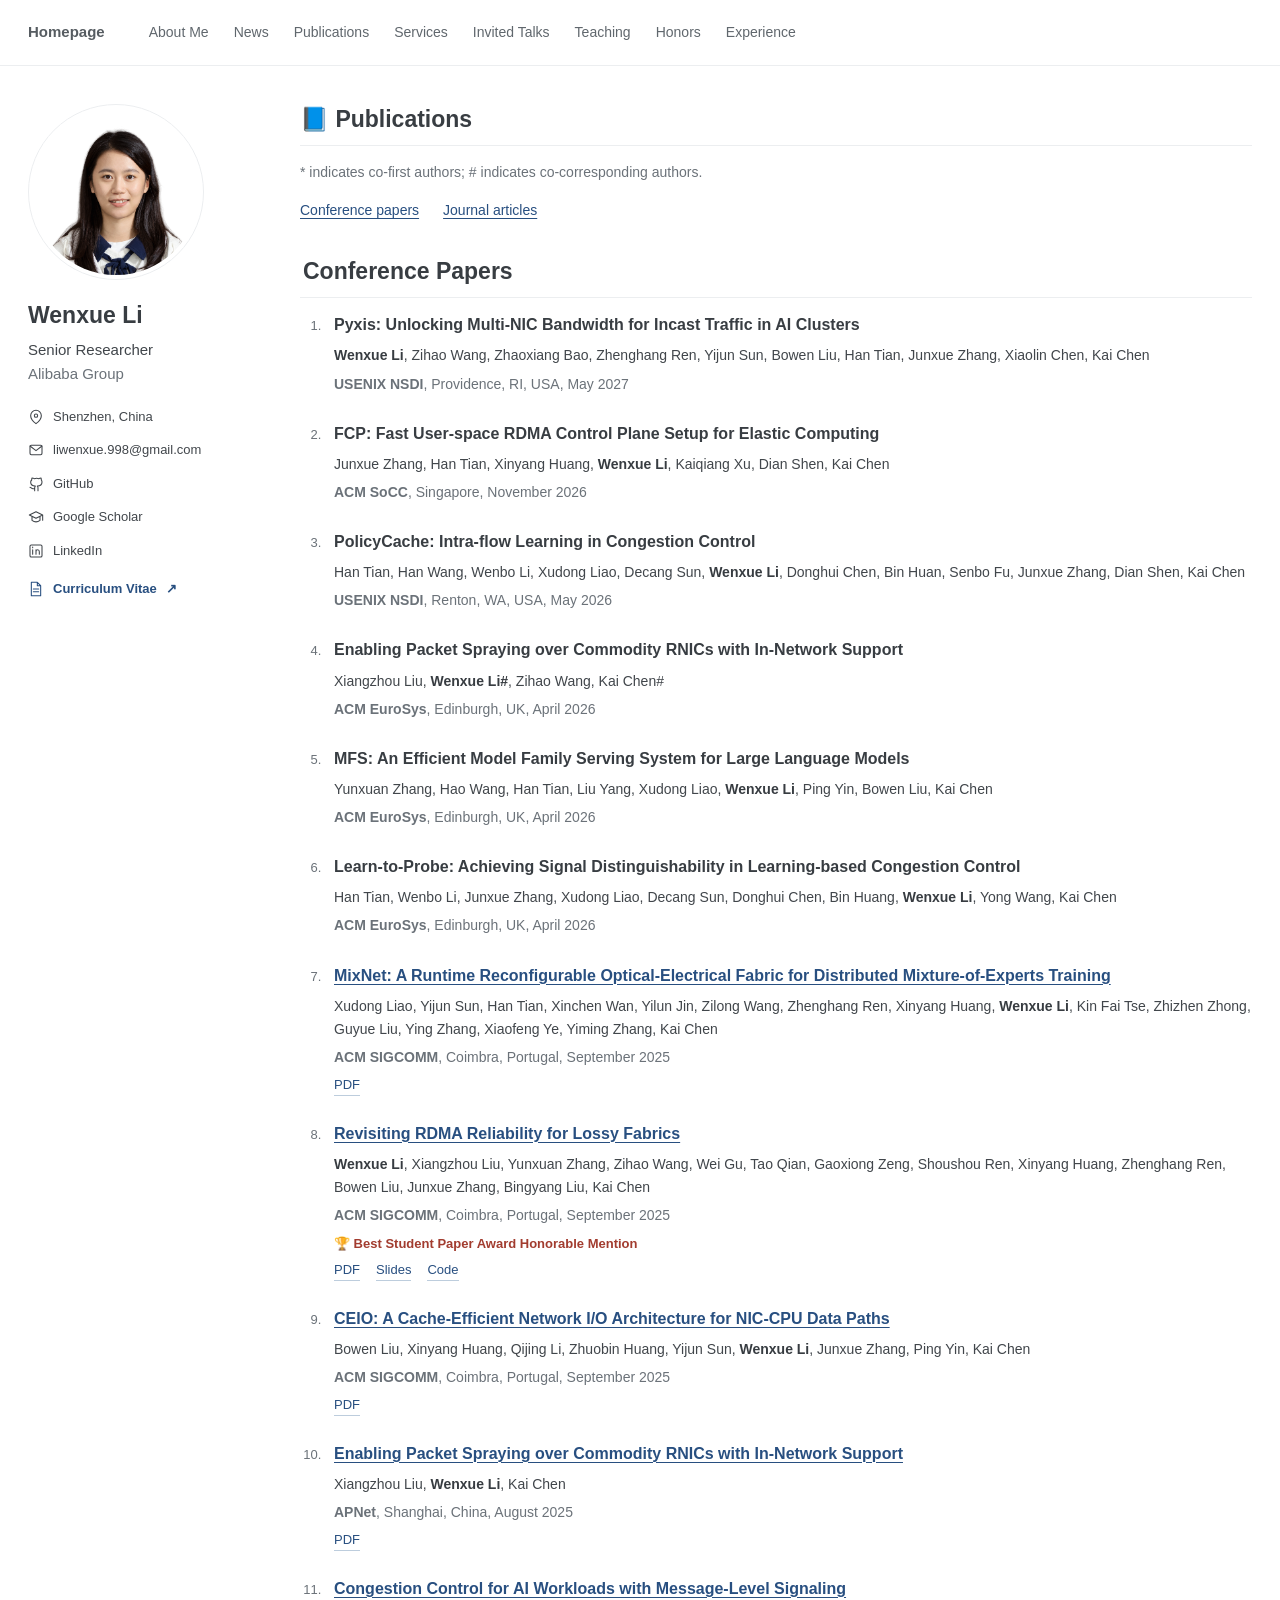
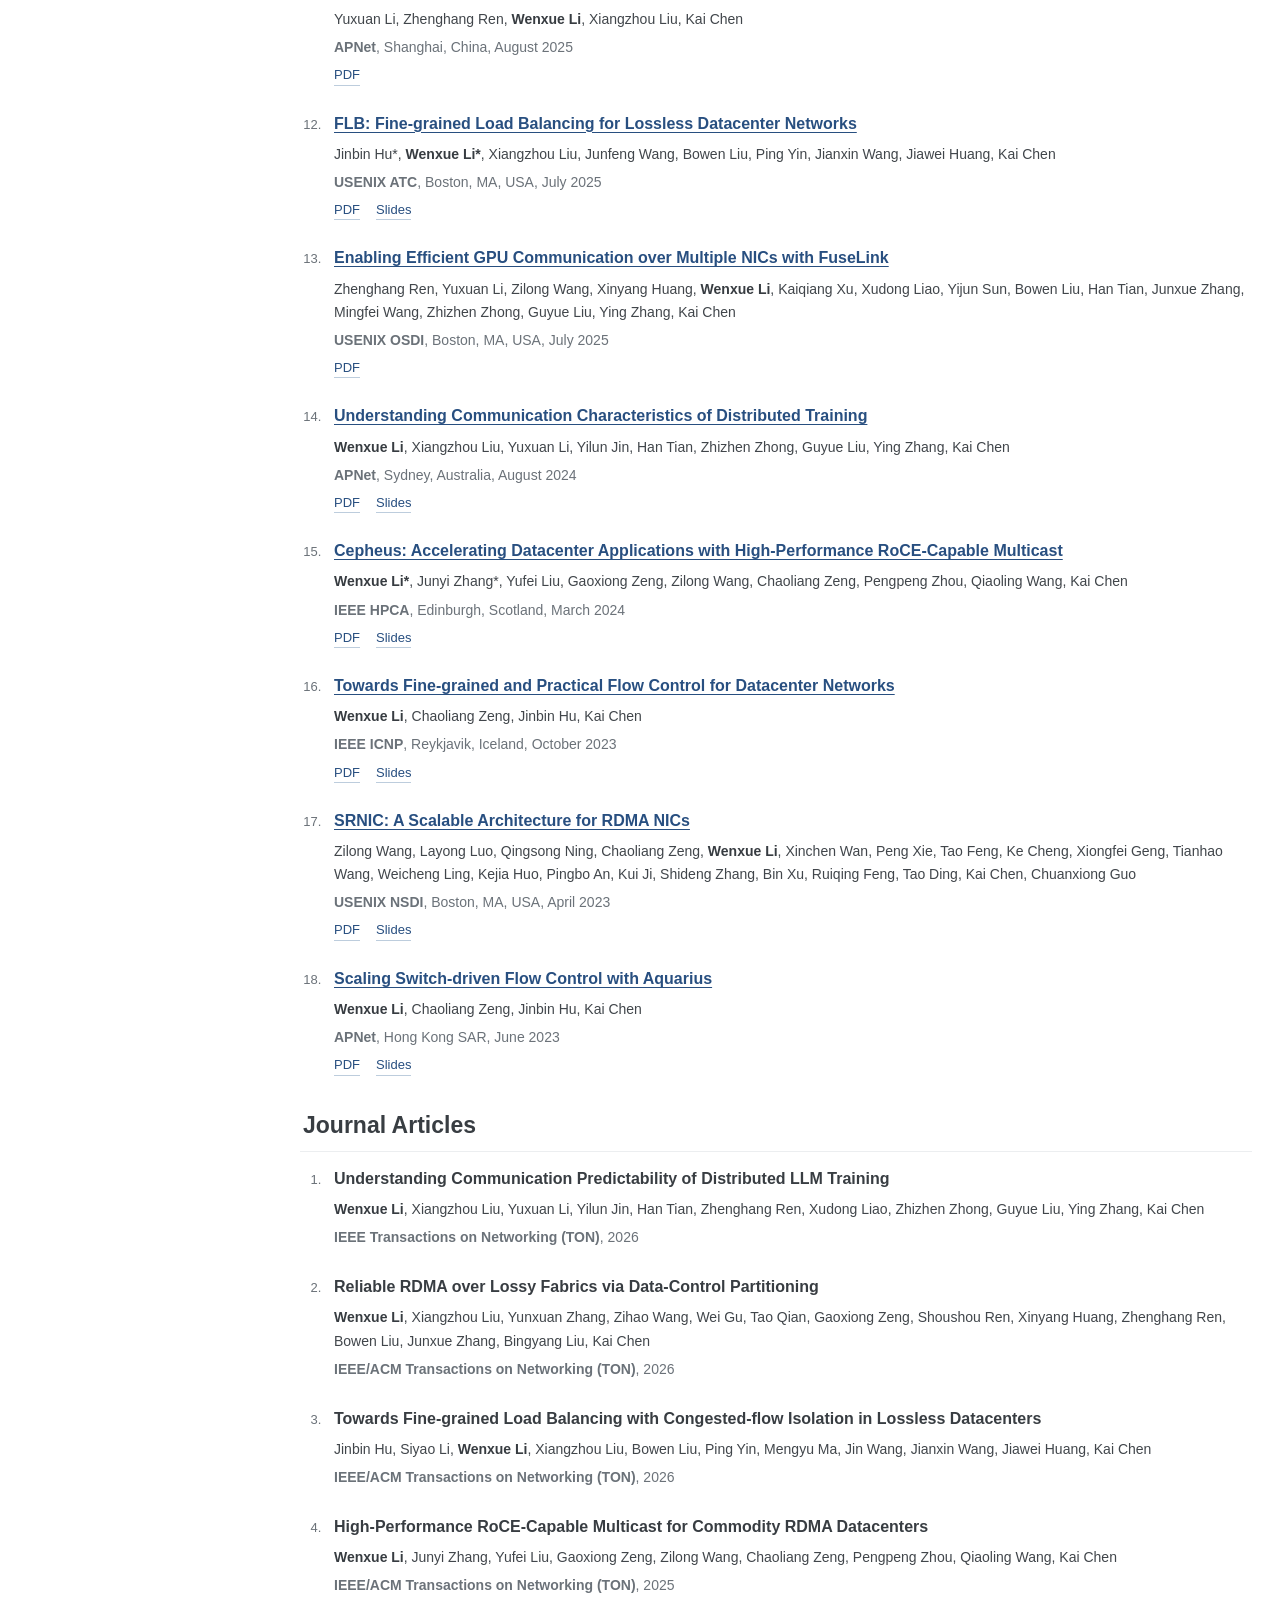
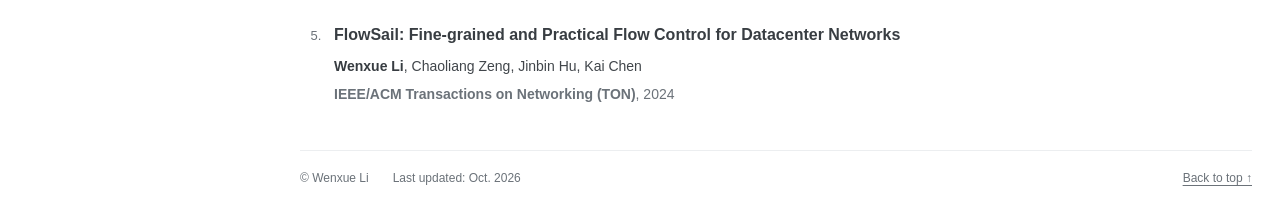
==== commit aa375e27: "Polish homepage wording and synchronize profile information" ====
--- a/pub.html
+++ b/pub.html
@@ -23,14 +23,13 @@
 <a href="index.html#talks">Invited Talks</a>
 <a href="index.html#teaching">Teaching</a>
 <a href="index.html#honors">Honors</a>
-<a href="index.html#experiences">Experiences</a></nav>
+<a href="index.html#experiences">Experience</a></nav>
 </div></header>
 <div class="page-layout"><aside class="profile" aria-label="About Wenxue Li">
   <div class="avatar"><div class="avatar-crop"><img src="img/IMG_0040-transparent.png" alt="Wenxue Li" width="176" height="176" fetchpriority="high"></div></div>
-  <div class="profile-bio"><h2 class="profile-name">Wenxue Li</h2><p class="profile-role">Senior Researcher<br><span>Alibaba Star</span></p></div>
+  <div class="profile-bio"><h2 class="profile-name">Wenxue Li</h2><p class="profile-role">Senior Researcher<br><span>Alibaba Group</span></p></div>
   <ul class="profile-links">
-    <li><a href="https://www.alibabagroup.com/"><svg class="icon" viewBox="0 0 24 24" fill="none" stroke="currentColor" stroke-width="1.6" stroke-linecap="round" stroke-linejoin="round" aria-hidden="true"><path d="M3 21V7l9-4 9 4v14M7 10h2m6 0h2M7 14h2m6 0h2M10 21v-4h4v4M1 21h22"/></svg>Alibaba</a></li>
-    <li><svg class="icon" viewBox="0 0 24 24" fill="none" stroke="currentColor" stroke-width="1.6" stroke-linecap="round" stroke-linejoin="round" aria-hidden="true"><path d="M20 10c0 6-8 12-8 12S4 16 4 10a8 8 0 1 1 16 0Z"/><circle cx="12" cy="10" r="2.5"/></svg>Hangzhou, China</li>
+    <li><svg class="icon" viewBox="0 0 24 24" fill="none" stroke="currentColor" stroke-width="1.6" stroke-linecap="round" stroke-linejoin="round" aria-hidden="true"><path d="M20 10c0 6-8 12-8 12S4 16 4 10a8 8 0 1 1 16 0Z"/><circle cx="12" cy="10" r="2.5"/></svg>Shenzhen, China</li>
     <li><a href="mailto:liwenxue.998@gmail.com"><svg class="icon" viewBox="0 0 24 24" fill="none" stroke="currentColor" stroke-width="1.6" stroke-linecap="round" stroke-linejoin="round" aria-hidden="true"><rect x="3" y="5" width="18" height="14" rx="2"/><path d="m3 6 9 7 9-7"/></svg>liwenxue.998@gmail.com</a></li>
     <li><a href="https://github.com/leewxgit"><svg class="icon" viewBox="0 0 24 24" fill="none" stroke="currentColor" stroke-width="1.6" stroke-linecap="round" stroke-linejoin="round" aria-hidden="true"><path d="M9 19c-4 1-4-2-6-2m12 5v-4c0-1 .1-2-1-3 4 0 7-2 7-6a5 5 0 0 0-1-3c0-1 0-2-.5-3-2 0-3 1-3 1a13 13 0 0 0-7 0S8 3 6 3c-.5 1-.5 2-.5 3A5 5 0 0 0 4 9c0 4 3 6 7 6-1 1-1 2-1 3v4"/></svg>GitHub</a></li>
     <li><a href="https://scholar.google.com/citations?hl=en&amp;user=boRtFioAAAAJ"><svg class="icon" viewBox="0 0 24 24" fill="none" stroke="currentColor" stroke-width="1.6" stroke-linecap="round" stroke-linejoin="round" aria-hidden="true"><path d="m2 9 10-5 10 5-10 5L2 9Zm4 3v5c4 3 8 3 12 0v-5m4-3v8"/></svg>Google Scholar</a></li>
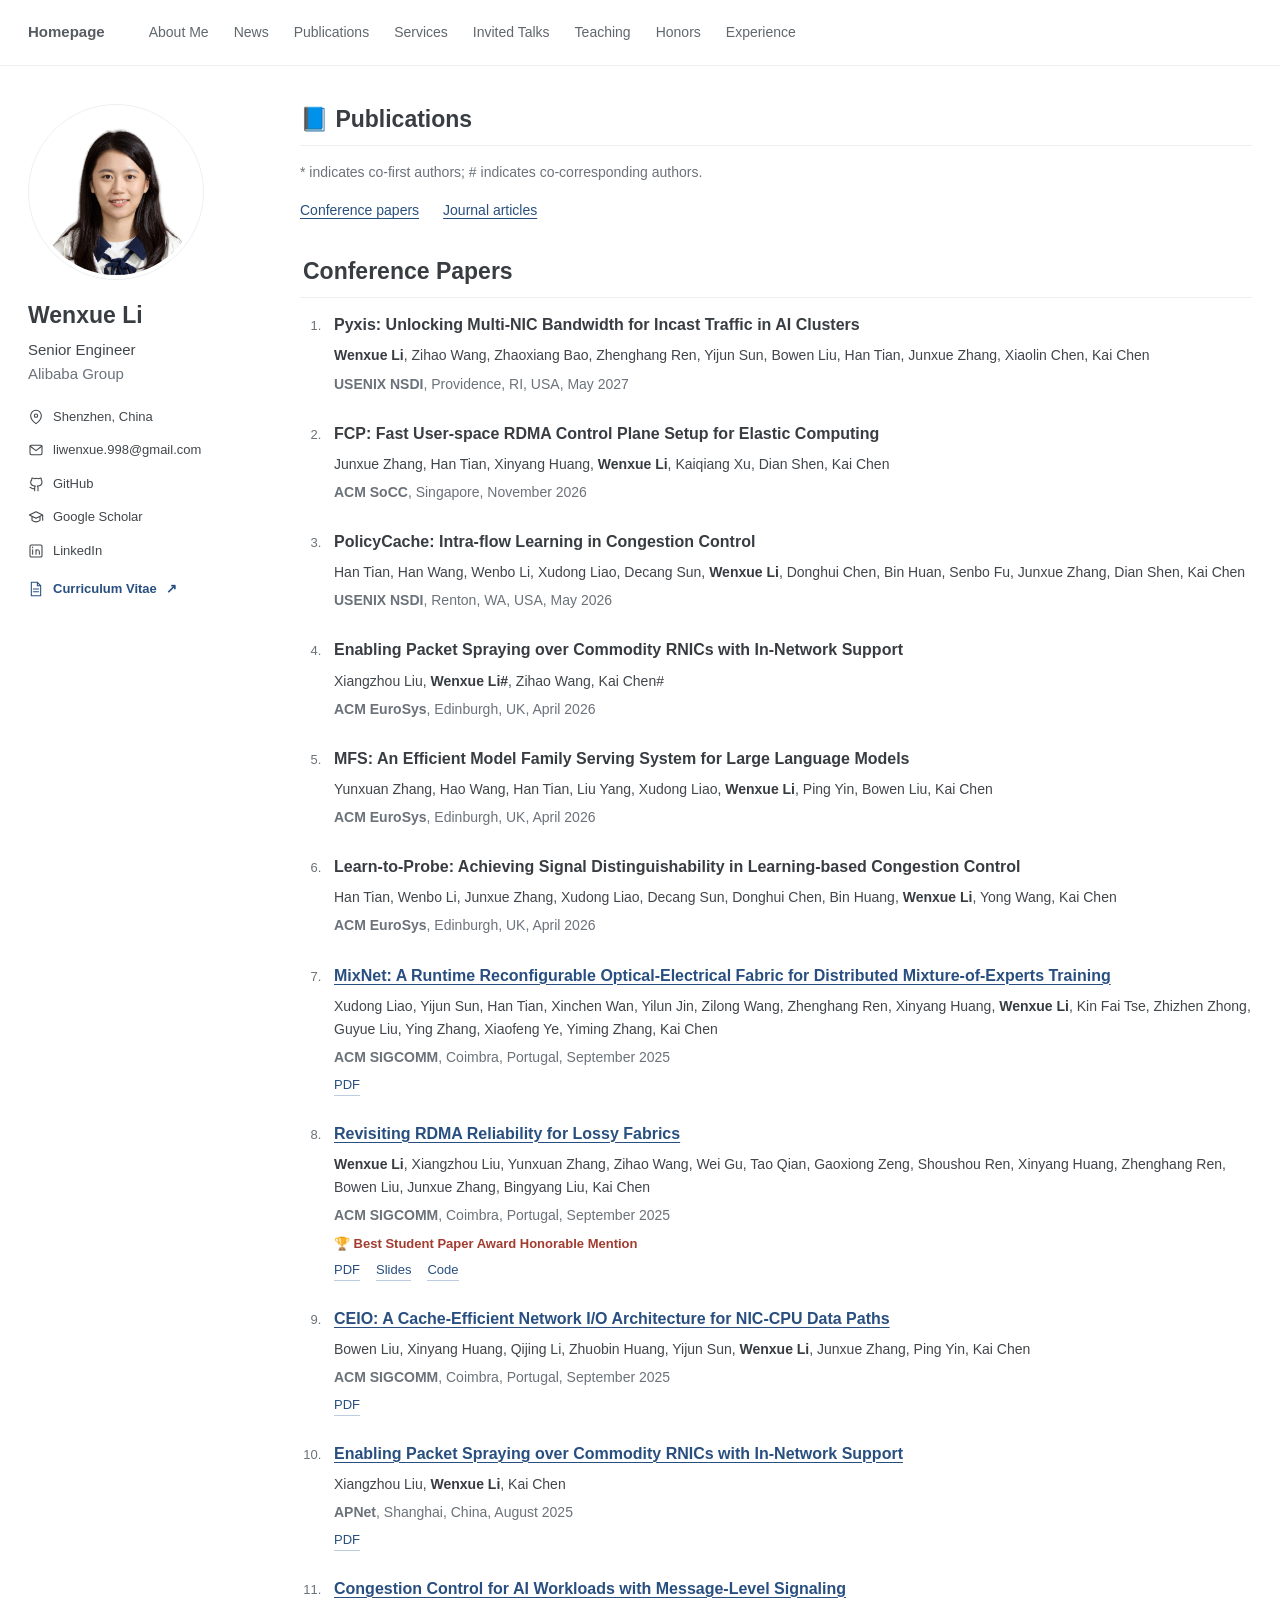
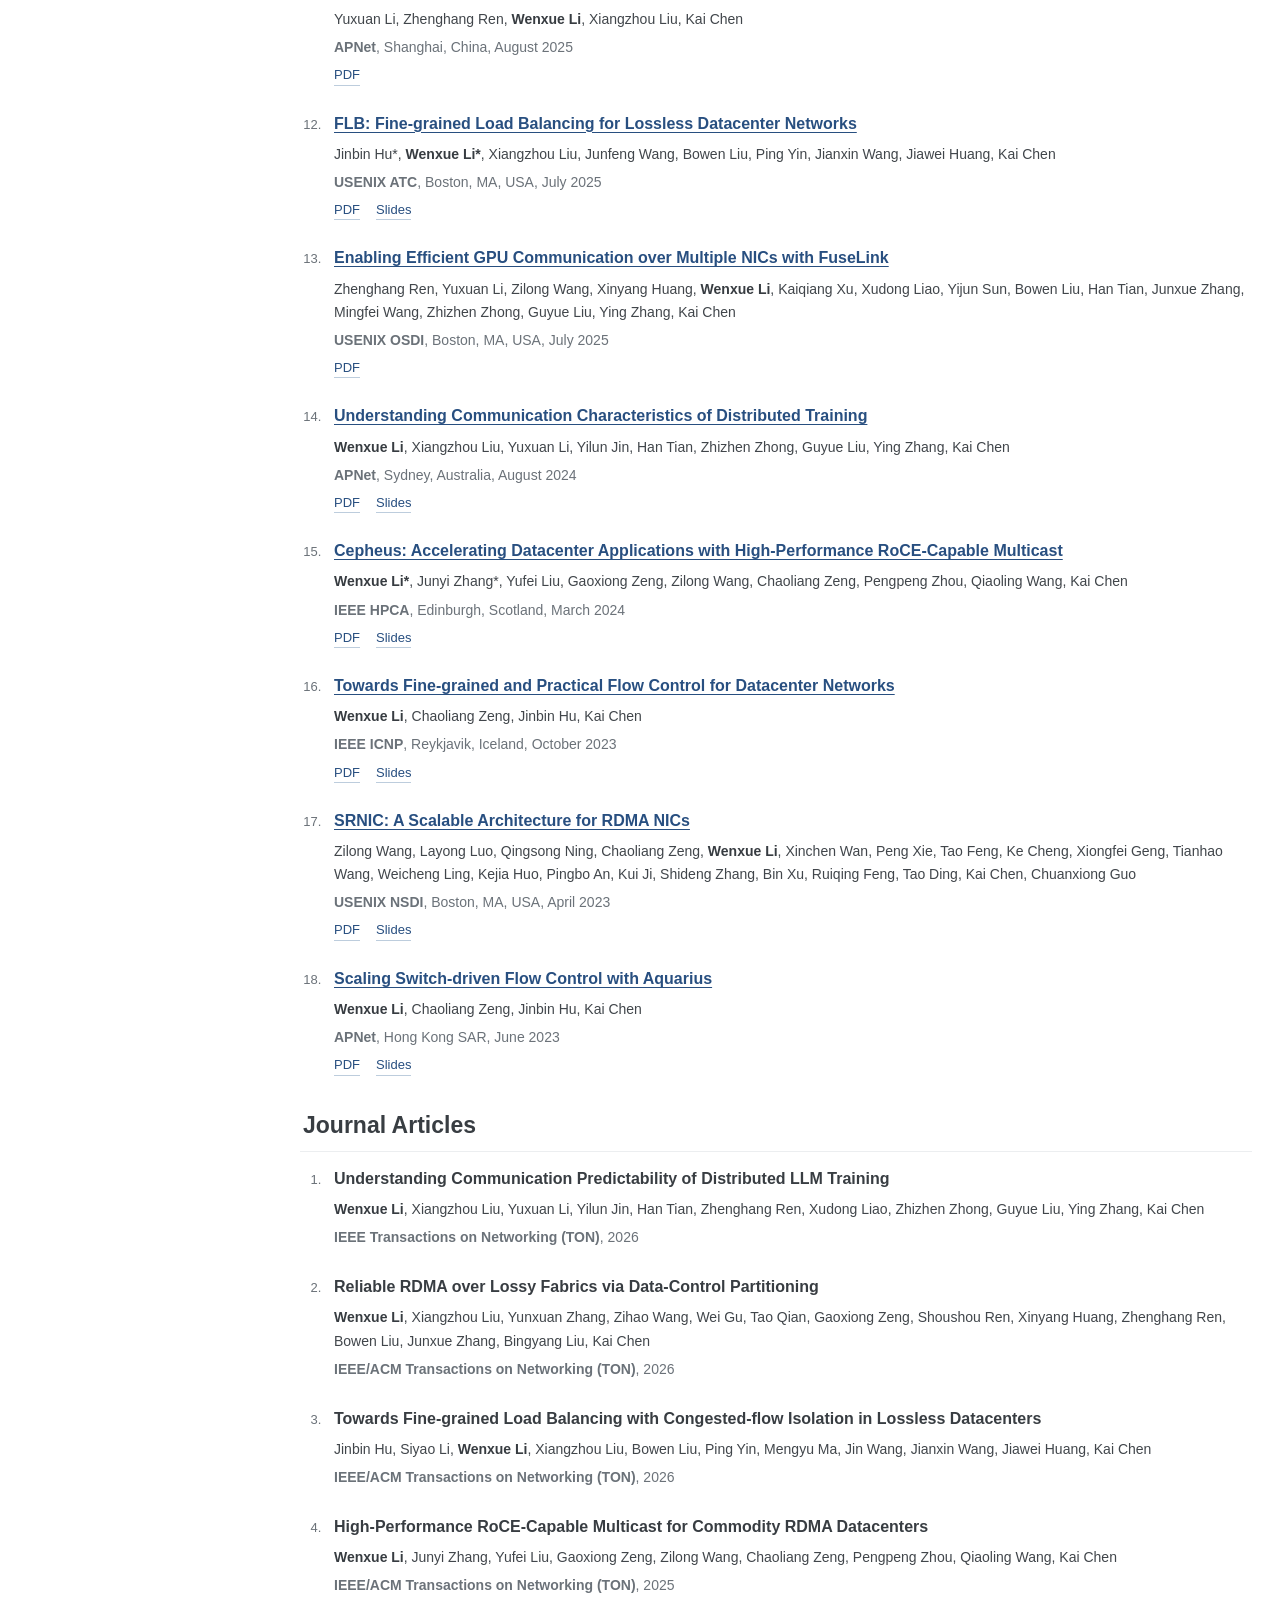
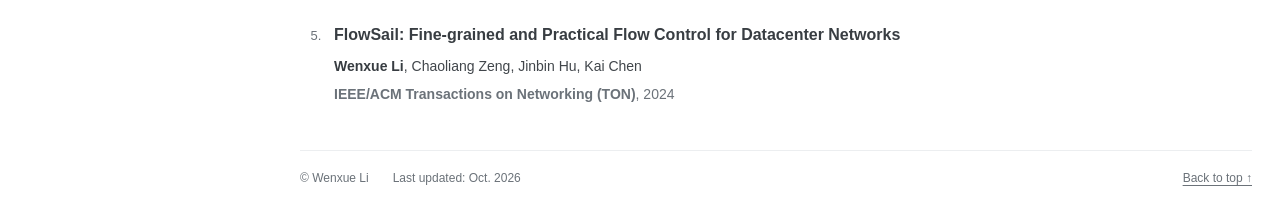
==== commit 2c394ff0: "Update professional title to Senior Engineer" ====
--- a/pub.html
+++ b/pub.html
@@ -27,7 +27,7 @@
 </div></header>
 <div class="page-layout"><aside class="profile" aria-label="About Wenxue Li">
   <div class="avatar"><div class="avatar-crop"><img src="img/IMG_0040-transparent.png" alt="Wenxue Li" width="176" height="176" fetchpriority="high"></div></div>
-  <div class="profile-bio"><h2 class="profile-name">Wenxue Li</h2><p class="profile-role">Senior Researcher<br><span>Alibaba Group</span></p></div>
+  <div class="profile-bio"><h2 class="profile-name">Wenxue Li</h2><p class="profile-role">Senior Engineer<br><span>Alibaba Group</span></p></div>
   <ul class="profile-links">
     <li><svg class="icon" viewBox="0 0 24 24" fill="none" stroke="currentColor" stroke-width="1.6" stroke-linecap="round" stroke-linejoin="round" aria-hidden="true"><path d="M20 10c0 6-8 12-8 12S4 16 4 10a8 8 0 1 1 16 0Z"/><circle cx="12" cy="10" r="2.5"/></svg>Shenzhen, China</li>
     <li><a href="mailto:liwenxue.998@gmail.com"><svg class="icon" viewBox="0 0 24 24" fill="none" stroke="currentColor" stroke-width="1.6" stroke-linecap="round" stroke-linejoin="round" aria-hidden="true"><rect x="3" y="5" width="18" height="14" rx="2"/><path d="m3 6 9 7 9-7"/></svg>liwenxue.998@gmail.com</a></li>
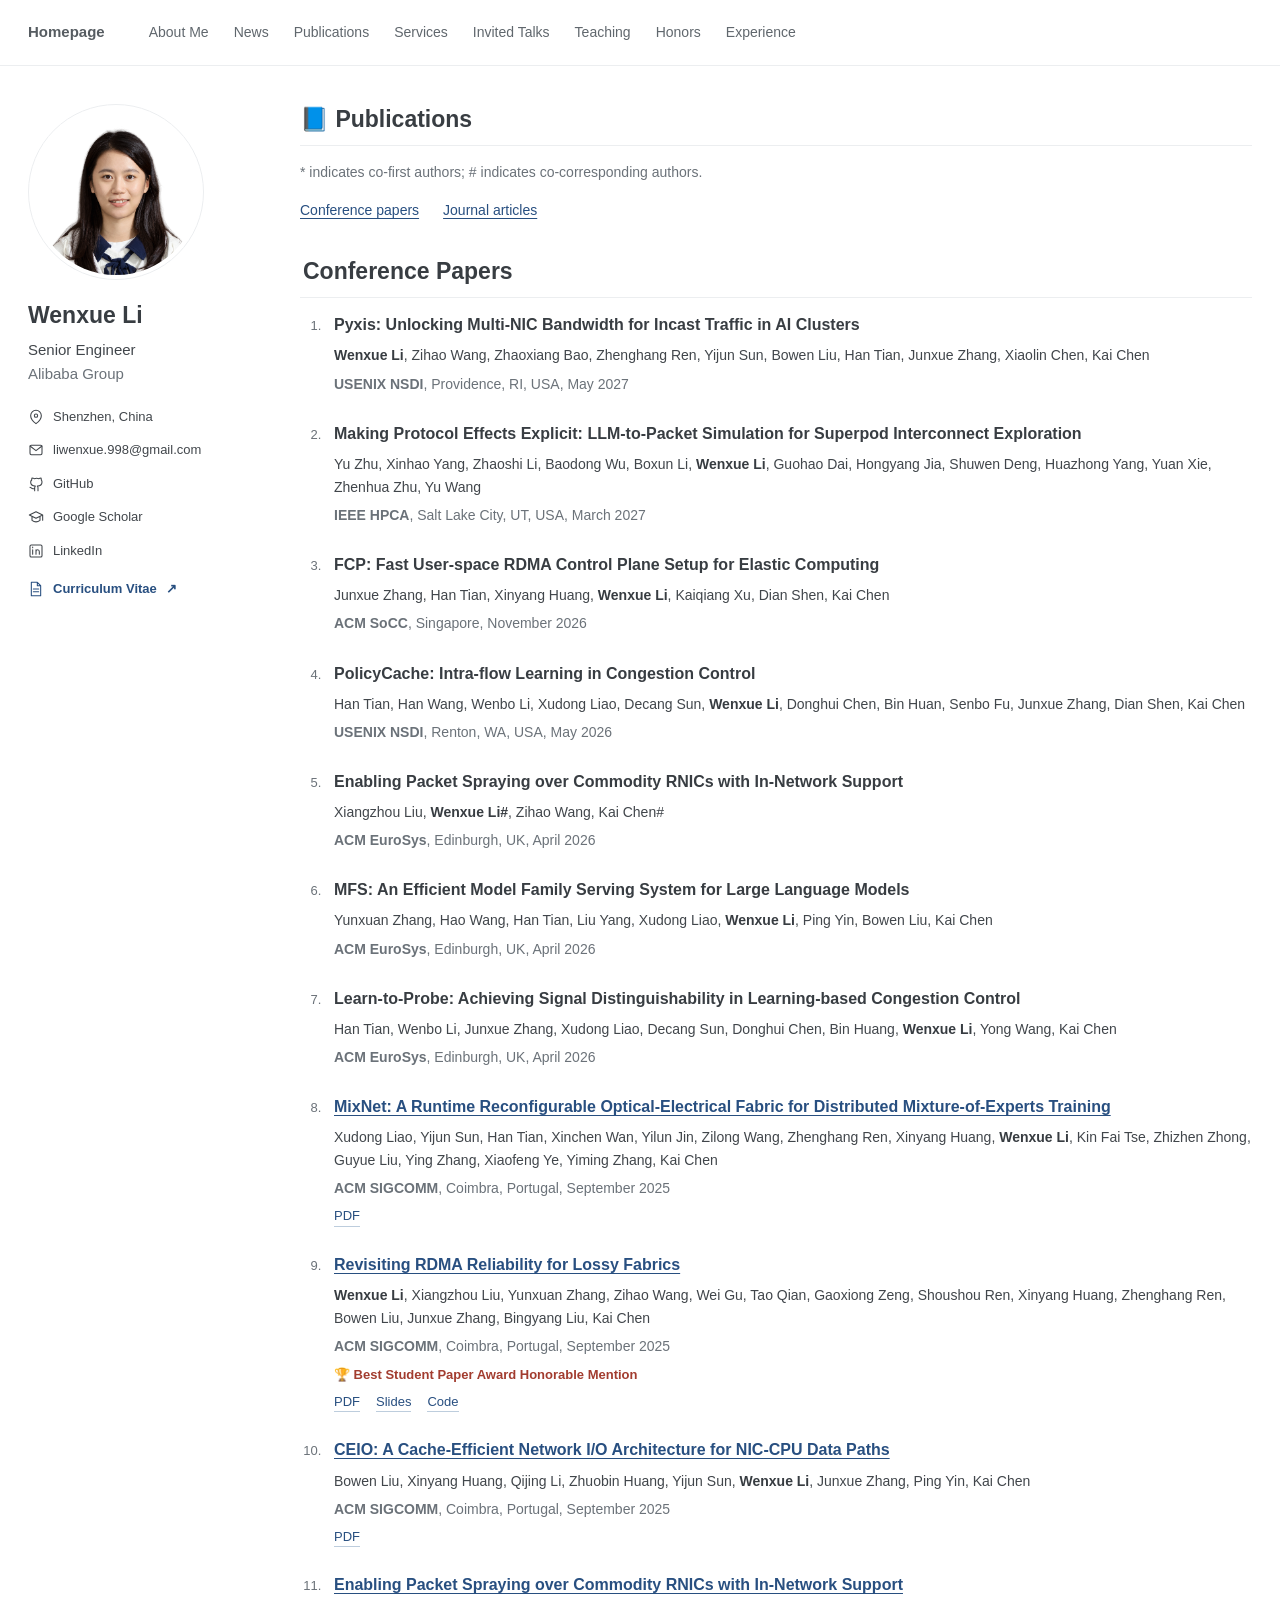
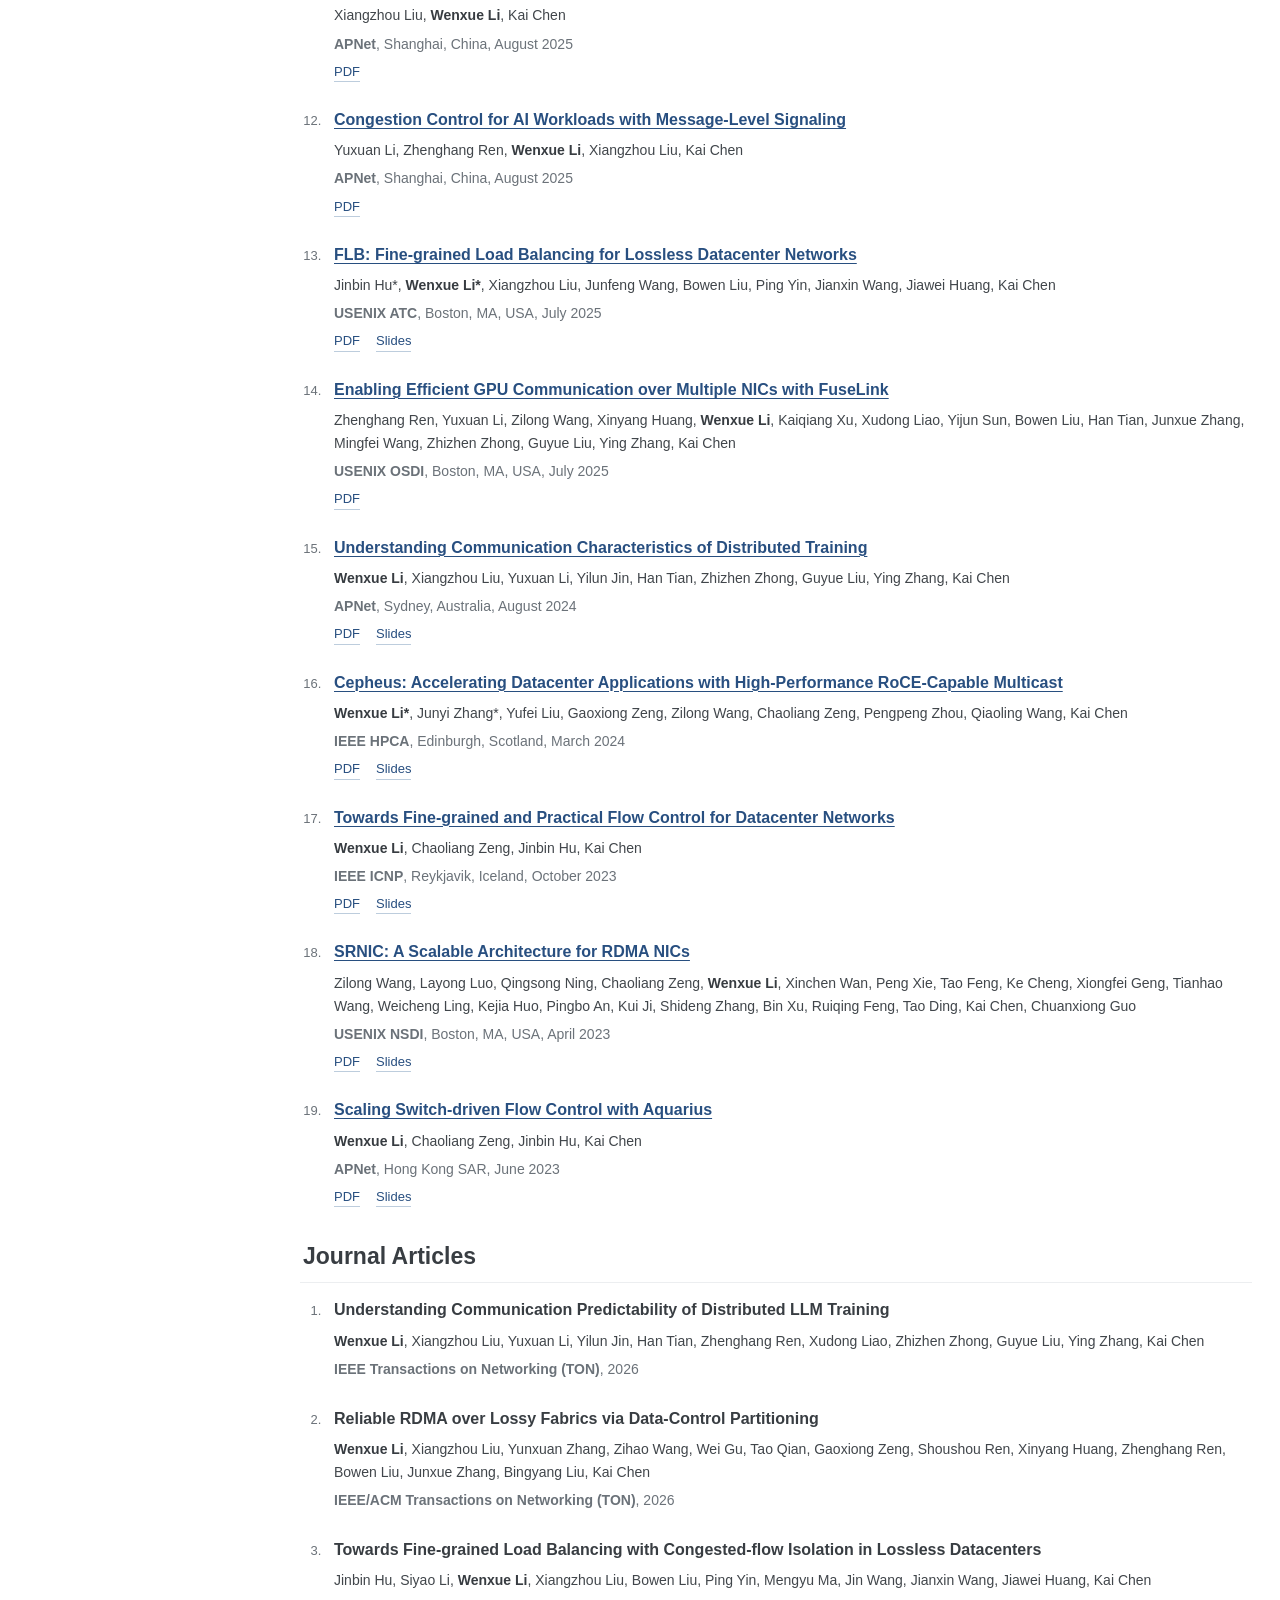
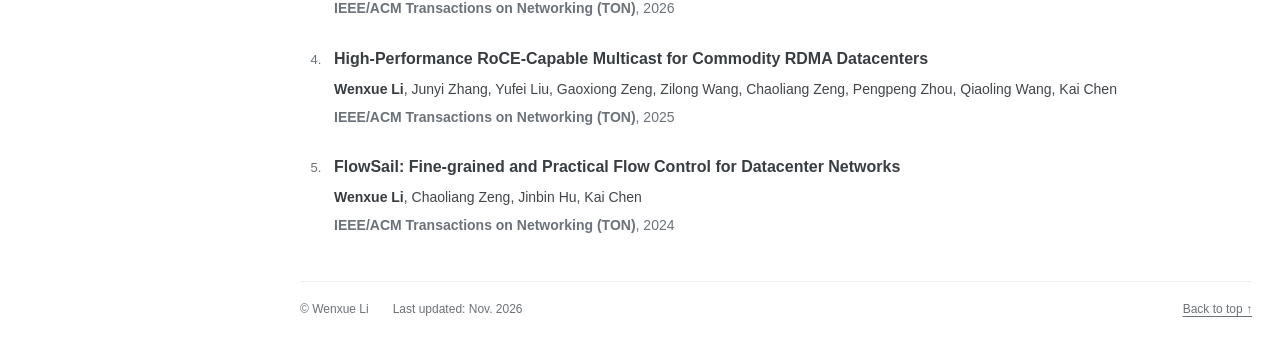
==== commit 54f2a523: "Update publications, honors, and corrected CV" ====
--- a/pub.html
+++ b/pub.html
@@ -34,17 +34,17 @@
     <li><a href="https://github.com/leewxgit"><svg class="icon" viewBox="0 0 24 24" fill="none" stroke="currentColor" stroke-width="1.6" stroke-linecap="round" stroke-linejoin="round" aria-hidden="true"><path d="M9 19c-4 1-4-2-6-2m12 5v-4c0-1 .1-2-1-3 4 0 7-2 7-6a5 5 0 0 0-1-3c0-1 0-2-.5-3-2 0-3 1-3 1a13 13 0 0 0-7 0S8 3 6 3c-.5 1-.5 2-.5 3A5 5 0 0 0 4 9c0 4 3 6 7 6-1 1-1 2-1 3v4"/></svg>GitHub</a></li>
     <li><a href="https://scholar.google.com/citations?hl=en&amp;user=boRtFioAAAAJ"><svg class="icon" viewBox="0 0 24 24" fill="none" stroke="currentColor" stroke-width="1.6" stroke-linecap="round" stroke-linejoin="round" aria-hidden="true"><path d="m2 9 10-5 10 5-10 5L2 9Zm4 3v5c4 3 8 3 12 0v-5m4-3v8"/></svg>Google Scholar</a></li>
     <li><a href="https://www.linkedin.com/in/wenxueli-7487741b6/"><svg class="icon" viewBox="0 0 24 24" fill="none" stroke="currentColor" stroke-width="1.6" stroke-linecap="round" stroke-linejoin="round" aria-hidden="true"><rect x="3" y="3" width="18" height="18" rx="2"/><path d="M7 10v7m0-11v1m5 10v-7m0 3c0-4 5-4 5 0v4"/></svg>LinkedIn</a></li>
-    <li><a class="cv-link" href="CV-2026Oct.pdf"><svg class="icon" viewBox="0 0 24 24" fill="none" stroke="currentColor" stroke-width="1.6" stroke-linecap="round" stroke-linejoin="round" aria-hidden="true"><path d="M14 2H5v20h14V7l-5-5Zm0 0v5h5M8 12h8m-8 4h8"/></svg>Curriculum Vitae <span aria-hidden="true">↗</span></a></li>
+    <li><a class="cv-link" href="CV.pdf"><svg class="icon" viewBox="0 0 24 24" fill="none" stroke="currentColor" stroke-width="1.6" stroke-linecap="round" stroke-linejoin="round" aria-hidden="true"><path d="M14 2H5v20h14V7l-5-5Zm0 0v5h5M8 12h8m-8 4h8"/></svg>Curriculum Vitae <span aria-hidden="true">↗</span></a></li>
   </ul>
 </aside>
 <main id="main-content" tabindex="-1"><div class="page-intro"><h1>📘 Publications</h1><p class="section-note">* indicates co-first authors; # indicates co-corresponding authors.</p><div class="page-jumps"><a href="#conference">Conference papers</a><a href="#journal">Journal articles</a></div></div><section id="conference" class="content-section" aria-labelledby="conference-title"><h2 id="conference-title"><span aria-hidden="true"></span> Conference Papers</h2>
-<ol class="publication-list"><li class="publication-entry"><h3 class="paper-title">Pyxis: Unlocking Multi-NIC Bandwidth for Incast Traffic in AI Clusters</h3><p class="paper-authors"><strong class="author-self">Wenxue Li</strong>, Zihao Wang, Zhaoxiang Bao, Zhenghang Ren, Yijun Sun, Bowen Liu, Han Tian, Junxue Zhang, Xiaolin Chen, Kai Chen</p><p class="paper-venue"><b>USENIX NSDI</b>, Providence, RI, USA, May 2027</p><div class="paper-links"></div></li><li class="publication-entry"><h3 class="paper-title">FCP: Fast User-space RDMA Control Plane Setup for Elastic Computing</h3><p class="paper-authors">Junxue Zhang, Han Tian, Xinyang Huang, <strong class="author-self">Wenxue Li</strong>, Kaiqiang Xu, Dian Shen, Kai Chen</p><p class="paper-venue"><b>ACM SoCC</b>, Singapore, November 2026</p><div class="paper-links"></div></li><li class="publication-entry"><h3 class="paper-title">PolicyCache: Intra-flow Learning in Congestion Control</h3><p class="paper-authors">Han Tian, Han Wang, Wenbo Li, Xudong Liao, Decang Sun, <strong class="author-self">Wenxue Li</strong>, Donghui Chen, Bin Huan, Senbo Fu, Junxue Zhang, Dian Shen, Kai Chen</p><p class="paper-venue"><b>USENIX NSDI</b>, Renton, WA, USA, May 2026</p><div class="paper-links"></div></li><li class="publication-entry"><h3 class="paper-title">Enabling Packet Spraying over Commodity RNICs with In-Network Support</h3><p class="paper-authors">Xiangzhou Liu, <strong class="author-self">Wenxue Li#</strong>, Zihao Wang, Kai Chen#</p><p class="paper-venue"><b>ACM EuroSys</b>, Edinburgh, UK, April 2026</p><div class="paper-links"></div></li><li class="publication-entry"><h3 class="paper-title">MFS: An Efficient Model Family Serving System for Large Language Models</h3><p class="paper-authors">Yunxuan Zhang, Hao Wang, Han Tian, Liu Yang, Xudong Liao, <strong class="author-self">Wenxue Li</strong>, Ping Yin, Bowen Liu, Kai Chen</p><p class="paper-venue"><b>ACM EuroSys</b>, Edinburgh, UK, April 2026</p><div class="paper-links"></div></li><li class="publication-entry"><h3 class="paper-title">Learn-to-Probe: Achieving Signal Distinguishability in Learning-based Congestion Control</h3><p class="paper-authors">Han Tian, Wenbo Li, Junxue Zhang, Xudong Liao, Decang Sun, Donghui Chen, Bin Huang, <strong class="author-self">Wenxue Li</strong>, Yong Wang, Kai Chen</p><p class="paper-venue"><b>ACM EuroSys</b>, Edinburgh, UK, April 2026</p><div class="paper-links"></div></li><li class="publication-entry"><h3 class="paper-title"><a href="pdf/mixnet-sigcomm25.pdf">MixNet: A Runtime Reconfigurable Optical-Electrical Fabric for Distributed Mixture-of-Experts Training</a></h3><p class="paper-authors">Xudong Liao, Yijun Sun, Han Tian, Xinchen Wan, Yilun Jin, Zilong Wang, Zhenghang Ren, Xinyang Huang, <strong class="author-self">Wenxue Li</strong>, Kin Fai Tse, Zhizhen Zhong, Guyue Liu, Ying Zhang, Xiaofeng Ye, Yiming Zhang, Kai Chen</p><p class="paper-venue"><b>ACM SIGCOMM</b>, Coimbra, Portugal, September 2025</p><div class="paper-links"><a href="pdf/mixnet-sigcomm25.pdf" target="_blank" rel="noopener noreferrer">PDF</a></div></li><li class="publication-entry"><h3 class="paper-title"><a href="pdf/dcp-sigcomm25.pdf">Revisiting RDMA Reliability for Lossy Fabrics</a></h3><p class="paper-authors"><strong class="author-self">Wenxue Li</strong>, Xiangzhou Liu, Yunxuan Zhang, Zihao Wang, Wei Gu, Tao Qian, Gaoxiong Zeng, Shoushou Ren, Xinyang Huang, Zhenghang Ren, Bowen Liu, Junxue Zhang, Bingyang Liu, Kai Chen</p><p class="paper-venue"><b>ACM SIGCOMM</b>, Coimbra, Portugal, September 2025</p><p class="paper-award">🏆 Best Student Paper Award Honorable Mention</p><div class="paper-links"><a href="pdf/dcp-sigcomm25.pdf" target="_blank" rel="noopener noreferrer">PDF</a><a href="slides/dcp-sigcomm25.pdf" target="_blank" rel="noopener noreferrer">Slides</a><a href="https://github.com/ColdPorridge/DCP-Simulation" target="_blank" rel="noopener noreferrer">Code</a></div></li><li class="publication-entry"><h3 class="paper-title"><a href="pdf/ceio-sigcomm25.pdf">CEIO: A Cache-Efficient Network I/O Architecture for NIC-CPU Data Paths</a></h3><p class="paper-authors">Bowen Liu, Xinyang Huang, Qijing Li, Zhuobin Huang, Yijun Sun, <strong class="author-self">Wenxue Li</strong>, Junxue Zhang, Ping Yin, Kai Chen</p><p class="paper-venue"><b>ACM SIGCOMM</b>, Coimbra, Portugal, September 2025</p><div class="paper-links"><a href="pdf/ceio-sigcomm25.pdf" target="_blank" rel="noopener noreferrer">PDF</a></div></li><li class="publication-entry"><h3 class="paper-title"><a href="pdf/themis-apnet25.pdf">Enabling Packet Spraying over Commodity RNICs with In-Network Support</a></h3><p class="paper-authors">Xiangzhou Liu, <strong class="author-self">Wenxue Li</strong>, Kai Chen</p><p class="paper-venue"><b>APNet</b>, Shanghai, China, August 2025</p><div class="paper-links"><a href="pdf/themis-apnet25.pdf" target="_blank" rel="noopener noreferrer">PDF</a></div></li><li class="publication-entry"><h3 class="paper-title"><a href="pdf/mcc-apnet25.pdf">Congestion Control for AI Workloads with Message-Level Signaling</a></h3><p class="paper-authors">Yuxuan Li, Zhenghang Ren, <strong class="author-self">Wenxue Li</strong>, Xiangzhou Liu, Kai Chen</p><p class="paper-venue"><b>APNet</b>, Shanghai, China, August 2025</p><div class="paper-links"><a href="pdf/mcc-apnet25.pdf" target="_blank" rel="noopener noreferrer">PDF</a></div></li><li class="publication-entry"><h3 class="paper-title"><a href="pdf/flb-atc25.pdf">FLB: Fine-grained Load Balancing for Lossless Datacenter Networks</a></h3><p class="paper-authors">Jinbin Hu*, <strong class="author-self">Wenxue Li*</strong>, Xiangzhou Liu, Junfeng Wang, Bowen Liu, Ping Yin, Jianxin Wang, Jiawei Huang, Kai Chen</p><p class="paper-venue"><b>USENIX ATC</b>, Boston, MA, USA, July 2025</p><div class="paper-links"><a href="pdf/flb-atc25.pdf" target="_blank" rel="noopener noreferrer">PDF</a><a href="slides/flb-atc25.pdf" target="_blank" rel="noopener noreferrer">Slides</a></div></li><li class="publication-entry"><h3 class="paper-title"><a href="pdf/fuselink-osdi25.pdf">Enabling Efficient GPU Communication over Multiple NICs with FuseLink</a></h3><p class="paper-authors">Zhenghang Ren, Yuxuan Li, Zilong Wang, Xinyang Huang, <strong class="author-self">Wenxue Li</strong>, Kaiqiang Xu, Xudong Liao, Yijun Sun, Bowen Liu, Han Tian, Junxue Zhang, Mingfei Wang, Zhizhen Zhong, Guyue Liu, Ying Zhang, Kai Chen</p><p class="paper-venue"><b>USENIX OSDI</b>, Boston, MA, USA, July 2025</p><div class="paper-links"><a href="pdf/fuselink-osdi25.pdf" target="_blank" rel="noopener noreferrer">PDF</a></div></li><li class="publication-entry"><h3 class="paper-title"><a href="pdf/understanding-apnet24.pdf">Understanding Communication Characteristics of Distributed Training</a></h3><p class="paper-authors"><strong class="author-self">Wenxue Li</strong>, Xiangzhou Liu, Yuxuan Li, Yilun Jin, Han Tian, Zhizhen Zhong, Guyue Liu, Ying Zhang, Kai Chen</p><p class="paper-venue"><b>APNet</b>, Sydney, Australia, August 2024</p><div class="paper-links"><a href="pdf/understanding-apnet24.pdf" target="_blank" rel="noopener noreferrer">PDF</a><a href="slides/understanding-apnet24-slides.pdf" target="_blank" rel="noopener noreferrer">Slides</a></div></li><li class="publication-entry"><h3 class="paper-title"><a href="pdf/cepheus-hpca24.pdf">Cepheus: Accelerating Datacenter Applications with High-Performance RoCE-Capable Multicast</a></h3><p class="paper-authors"><strong class="author-self">Wenxue Li*</strong>, Junyi Zhang*, Yufei Liu, Gaoxiong Zeng, Zilong Wang, Chaoliang Zeng, Pengpeng Zhou, Qiaoling Wang, Kai Chen</p><p class="paper-venue"><b>IEEE HPCA</b>, Edinburgh, Scotland, March 2024</p><div class="paper-links"><a href="pdf/cepheus-hpca24.pdf" target="_blank" rel="noopener noreferrer">PDF</a><a href="slides/cepheus-hpca24-slides.pdf" target="_blank" rel="noopener noreferrer">Slides</a></div></li><li class="publication-entry"><h3 class="paper-title"><a href="pdf/flowsail-icnp23.pdf">Towards Fine-grained and Practical Flow Control for Datacenter Networks</a></h3><p class="paper-authors"><strong class="author-self">Wenxue Li</strong>, Chaoliang Zeng, Jinbin Hu, Kai Chen</p><p class="paper-venue"><b>IEEE ICNP</b>, Reykjavik, Iceland, October 2023</p><div class="paper-links"><a href="pdf/flowsail-icnp23.pdf" target="_blank" rel="noopener noreferrer">PDF</a><a href="slides/flowsail-icnp23-slides.pdf" target="_blank" rel="noopener noreferrer">Slides</a></div></li><li class="publication-entry"><h3 class="paper-title"><a href="pdf/srnic-nsdi23.pdf">SRNIC: A Scalable Architecture for RDMA NICs</a></h3><p class="paper-authors">Zilong Wang, Layong Luo, Qingsong Ning, Chaoliang Zeng, <strong class="author-self">Wenxue Li</strong>, Xinchen Wan, Peng Xie, Tao Feng, Ke Cheng, Xiongfei Geng, Tianhao Wang, Weicheng Ling, Kejia Huo, Pingbo An, Kui Ji, Shideng Zhang, Bin Xu, Ruiqing Feng, Tao Ding, Kai Chen, Chuanxiong Guo</p><p class="paper-venue"><b>USENIX NSDI</b>, Boston, MA, USA, April 2023</p><div class="paper-links"><a href="pdf/srnic-nsdi23.pdf" target="_blank" rel="noopener noreferrer">PDF</a><a href="slides/srnic-nsdi23-slides.pdf" target="_blank" rel="noopener noreferrer">Slides</a></div></li><li class="publication-entry"><h3 class="paper-title"><a href="pdf/aquarius-apnet23.pdf">Scaling Switch-driven Flow Control with Aquarius</a></h3><p class="paper-authors"><strong class="author-self">Wenxue Li</strong>, Chaoliang Zeng, Jinbin Hu, Kai Chen</p><p class="paper-venue"><b>APNet</b>, Hong Kong SAR, June 2023</p><div class="paper-links"><a href="pdf/aquarius-apnet23.pdf" target="_blank" rel="noopener noreferrer">PDF</a><a href="slides/aquarius-apnet23-slides.pdf" target="_blank" rel="noopener noreferrer">Slides</a></div></li></ol>
+<ol class="publication-list"><li class="publication-entry"><h3 class="paper-title">Pyxis: Unlocking Multi-NIC Bandwidth for Incast Traffic in AI Clusters</h3><p class="paper-authors"><strong class="author-self">Wenxue Li</strong>, Zihao Wang, Zhaoxiang Bao, Zhenghang Ren, Yijun Sun, Bowen Liu, Han Tian, Junxue Zhang, Xiaolin Chen, Kai Chen</p><p class="paper-venue"><b>USENIX NSDI</b>, Providence, RI, USA, May 2027</p><div class="paper-links"></div></li><li class="publication-entry"><h3 class="paper-title">Making Protocol Effects Explicit: LLM-to-Packet Simulation for Superpod Interconnect Exploration</h3><p class="paper-authors">Yu Zhu, Xinhao Yang, Zhaoshi Li, Baodong Wu, Boxun Li, <strong class="author-self">Wenxue Li</strong>, Guohao Dai, Hongyang Jia, Shuwen Deng, Huazhong Yang, Yuan Xie, Zhenhua Zhu, Yu Wang</p><p class="paper-venue"><b>IEEE HPCA</b>, Salt Lake City, UT, USA, March 2027</p><div class="paper-links"></div></li><li class="publication-entry"><h3 class="paper-title">FCP: Fast User-space RDMA Control Plane Setup for Elastic Computing</h3><p class="paper-authors">Junxue Zhang, Han Tian, Xinyang Huang, <strong class="author-self">Wenxue Li</strong>, Kaiqiang Xu, Dian Shen, Kai Chen</p><p class="paper-venue"><b>ACM SoCC</b>, Singapore, November 2026</p><div class="paper-links"></div></li><li class="publication-entry"><h3 class="paper-title">PolicyCache: Intra-flow Learning in Congestion Control</h3><p class="paper-authors">Han Tian, Han Wang, Wenbo Li, Xudong Liao, Decang Sun, <strong class="author-self">Wenxue Li</strong>, Donghui Chen, Bin Huan, Senbo Fu, Junxue Zhang, Dian Shen, Kai Chen</p><p class="paper-venue"><b>USENIX NSDI</b>, Renton, WA, USA, May 2026</p><div class="paper-links"></div></li><li class="publication-entry"><h3 class="paper-title">Enabling Packet Spraying over Commodity RNICs with In-Network Support</h3><p class="paper-authors">Xiangzhou Liu, <strong class="author-self">Wenxue Li#</strong>, Zihao Wang, Kai Chen#</p><p class="paper-venue"><b>ACM EuroSys</b>, Edinburgh, UK, April 2026</p><div class="paper-links"></div></li><li class="publication-entry"><h3 class="paper-title">MFS: An Efficient Model Family Serving System for Large Language Models</h3><p class="paper-authors">Yunxuan Zhang, Hao Wang, Han Tian, Liu Yang, Xudong Liao, <strong class="author-self">Wenxue Li</strong>, Ping Yin, Bowen Liu, Kai Chen</p><p class="paper-venue"><b>ACM EuroSys</b>, Edinburgh, UK, April 2026</p><div class="paper-links"></div></li><li class="publication-entry"><h3 class="paper-title">Learn-to-Probe: Achieving Signal Distinguishability in Learning-based Congestion Control</h3><p class="paper-authors">Han Tian, Wenbo Li, Junxue Zhang, Xudong Liao, Decang Sun, Donghui Chen, Bin Huang, <strong class="author-self">Wenxue Li</strong>, Yong Wang, Kai Chen</p><p class="paper-venue"><b>ACM EuroSys</b>, Edinburgh, UK, April 2026</p><div class="paper-links"></div></li><li class="publication-entry"><h3 class="paper-title"><a href="pdf/mixnet-sigcomm25.pdf">MixNet: A Runtime Reconfigurable Optical-Electrical Fabric for Distributed Mixture-of-Experts Training</a></h3><p class="paper-authors">Xudong Liao, Yijun Sun, Han Tian, Xinchen Wan, Yilun Jin, Zilong Wang, Zhenghang Ren, Xinyang Huang, <strong class="author-self">Wenxue Li</strong>, Kin Fai Tse, Zhizhen Zhong, Guyue Liu, Ying Zhang, Xiaofeng Ye, Yiming Zhang, Kai Chen</p><p class="paper-venue"><b>ACM SIGCOMM</b>, Coimbra, Portugal, September 2025</p><div class="paper-links"><a href="pdf/mixnet-sigcomm25.pdf" target="_blank" rel="noopener noreferrer">PDF</a></div></li><li class="publication-entry"><h3 class="paper-title"><a href="pdf/dcp-sigcomm25.pdf">Revisiting RDMA Reliability for Lossy Fabrics</a></h3><p class="paper-authors"><strong class="author-self">Wenxue Li</strong>, Xiangzhou Liu, Yunxuan Zhang, Zihao Wang, Wei Gu, Tao Qian, Gaoxiong Zeng, Shoushou Ren, Xinyang Huang, Zhenghang Ren, Bowen Liu, Junxue Zhang, Bingyang Liu, Kai Chen</p><p class="paper-venue"><b>ACM SIGCOMM</b>, Coimbra, Portugal, September 2025</p><p class="paper-award">🏆 Best Student Paper Award Honorable Mention</p><div class="paper-links"><a href="pdf/dcp-sigcomm25.pdf" target="_blank" rel="noopener noreferrer">PDF</a><a href="slides/dcp-sigcomm25.pdf" target="_blank" rel="noopener noreferrer">Slides</a><a href="https://github.com/ColdPorridge/DCP-Simulation" target="_blank" rel="noopener noreferrer">Code</a></div></li><li class="publication-entry"><h3 class="paper-title"><a href="pdf/ceio-sigcomm25.pdf">CEIO: A Cache-Efficient Network I/O Architecture for NIC-CPU Data Paths</a></h3><p class="paper-authors">Bowen Liu, Xinyang Huang, Qijing Li, Zhuobin Huang, Yijun Sun, <strong class="author-self">Wenxue Li</strong>, Junxue Zhang, Ping Yin, Kai Chen</p><p class="paper-venue"><b>ACM SIGCOMM</b>, Coimbra, Portugal, September 2025</p><div class="paper-links"><a href="pdf/ceio-sigcomm25.pdf" target="_blank" rel="noopener noreferrer">PDF</a></div></li><li class="publication-entry"><h3 class="paper-title"><a href="pdf/themis-apnet25.pdf">Enabling Packet Spraying over Commodity RNICs with In-Network Support</a></h3><p class="paper-authors">Xiangzhou Liu, <strong class="author-self">Wenxue Li</strong>, Kai Chen</p><p class="paper-venue"><b>APNet</b>, Shanghai, China, August 2025</p><div class="paper-links"><a href="pdf/themis-apnet25.pdf" target="_blank" rel="noopener noreferrer">PDF</a></div></li><li class="publication-entry"><h3 class="paper-title"><a href="pdf/mcc-apnet25.pdf">Congestion Control for AI Workloads with Message-Level Signaling</a></h3><p class="paper-authors">Yuxuan Li, Zhenghang Ren, <strong class="author-self">Wenxue Li</strong>, Xiangzhou Liu, Kai Chen</p><p class="paper-venue"><b>APNet</b>, Shanghai, China, August 2025</p><div class="paper-links"><a href="pdf/mcc-apnet25.pdf" target="_blank" rel="noopener noreferrer">PDF</a></div></li><li class="publication-entry"><h3 class="paper-title"><a href="pdf/flb-atc25.pdf">FLB: Fine-grained Load Balancing for Lossless Datacenter Networks</a></h3><p class="paper-authors">Jinbin Hu*, <strong class="author-self">Wenxue Li*</strong>, Xiangzhou Liu, Junfeng Wang, Bowen Liu, Ping Yin, Jianxin Wang, Jiawei Huang, Kai Chen</p><p class="paper-venue"><b>USENIX ATC</b>, Boston, MA, USA, July 2025</p><div class="paper-links"><a href="pdf/flb-atc25.pdf" target="_blank" rel="noopener noreferrer">PDF</a><a href="slides/flb-atc25.pdf" target="_blank" rel="noopener noreferrer">Slides</a></div></li><li class="publication-entry"><h3 class="paper-title"><a href="pdf/fuselink-osdi25.pdf">Enabling Efficient GPU Communication over Multiple NICs with FuseLink</a></h3><p class="paper-authors">Zhenghang Ren, Yuxuan Li, Zilong Wang, Xinyang Huang, <strong class="author-self">Wenxue Li</strong>, Kaiqiang Xu, Xudong Liao, Yijun Sun, Bowen Liu, Han Tian, Junxue Zhang, Mingfei Wang, Zhizhen Zhong, Guyue Liu, Ying Zhang, Kai Chen</p><p class="paper-venue"><b>USENIX OSDI</b>, Boston, MA, USA, July 2025</p><div class="paper-links"><a href="pdf/fuselink-osdi25.pdf" target="_blank" rel="noopener noreferrer">PDF</a></div></li><li class="publication-entry"><h3 class="paper-title"><a href="pdf/understanding-apnet24.pdf">Understanding Communication Characteristics of Distributed Training</a></h3><p class="paper-authors"><strong class="author-self">Wenxue Li</strong>, Xiangzhou Liu, Yuxuan Li, Yilun Jin, Han Tian, Zhizhen Zhong, Guyue Liu, Ying Zhang, Kai Chen</p><p class="paper-venue"><b>APNet</b>, Sydney, Australia, August 2024</p><div class="paper-links"><a href="pdf/understanding-apnet24.pdf" target="_blank" rel="noopener noreferrer">PDF</a><a href="slides/understanding-apnet24-slides.pdf" target="_blank" rel="noopener noreferrer">Slides</a></div></li><li class="publication-entry"><h3 class="paper-title"><a href="pdf/cepheus-hpca24.pdf">Cepheus: Accelerating Datacenter Applications with High-Performance RoCE-Capable Multicast</a></h3><p class="paper-authors"><strong class="author-self">Wenxue Li*</strong>, Junyi Zhang*, Yufei Liu, Gaoxiong Zeng, Zilong Wang, Chaoliang Zeng, Pengpeng Zhou, Qiaoling Wang, Kai Chen</p><p class="paper-venue"><b>IEEE HPCA</b>, Edinburgh, Scotland, March 2024</p><div class="paper-links"><a href="pdf/cepheus-hpca24.pdf" target="_blank" rel="noopener noreferrer">PDF</a><a href="slides/cepheus-hpca24-slides.pdf" target="_blank" rel="noopener noreferrer">Slides</a></div></li><li class="publication-entry"><h3 class="paper-title"><a href="pdf/flowsail-icnp23.pdf">Towards Fine-grained and Practical Flow Control for Datacenter Networks</a></h3><p class="paper-authors"><strong class="author-self">Wenxue Li</strong>, Chaoliang Zeng, Jinbin Hu, Kai Chen</p><p class="paper-venue"><b>IEEE ICNP</b>, Reykjavik, Iceland, October 2023</p><div class="paper-links"><a href="pdf/flowsail-icnp23.pdf" target="_blank" rel="noopener noreferrer">PDF</a><a href="slides/flowsail-icnp23-slides.pdf" target="_blank" rel="noopener noreferrer">Slides</a></div></li><li class="publication-entry"><h3 class="paper-title"><a href="pdf/srnic-nsdi23.pdf">SRNIC: A Scalable Architecture for RDMA NICs</a></h3><p class="paper-authors">Zilong Wang, Layong Luo, Qingsong Ning, Chaoliang Zeng, <strong class="author-self">Wenxue Li</strong>, Xinchen Wan, Peng Xie, Tao Feng, Ke Cheng, Xiongfei Geng, Tianhao Wang, Weicheng Ling, Kejia Huo, Pingbo An, Kui Ji, Shideng Zhang, Bin Xu, Ruiqing Feng, Tao Ding, Kai Chen, Chuanxiong Guo</p><p class="paper-venue"><b>USENIX NSDI</b>, Boston, MA, USA, April 2023</p><div class="paper-links"><a href="pdf/srnic-nsdi23.pdf" target="_blank" rel="noopener noreferrer">PDF</a><a href="slides/srnic-nsdi23-slides.pdf" target="_blank" rel="noopener noreferrer">Slides</a></div></li><li class="publication-entry"><h3 class="paper-title"><a href="pdf/aquarius-apnet23.pdf">Scaling Switch-driven Flow Control with Aquarius</a></h3><p class="paper-authors"><strong class="author-self">Wenxue Li</strong>, Chaoliang Zeng, Jinbin Hu, Kai Chen</p><p class="paper-venue"><b>APNet</b>, Hong Kong SAR, June 2023</p><div class="paper-links"><a href="pdf/aquarius-apnet23.pdf" target="_blank" rel="noopener noreferrer">PDF</a><a href="slides/aquarius-apnet23-slides.pdf" target="_blank" rel="noopener noreferrer">Slides</a></div></li></ol>
 </section>
 <section id="journal" class="content-section" aria-labelledby="journal-title"><h2 id="journal-title"><span aria-hidden="true"></span> Journal Articles</h2>
 <ol class="publication-list"><li class="publication-entry"><h3 class="paper-title">Understanding Communication Predictability of Distributed LLM Training</h3><p class="paper-authors"><strong class="author-self">Wenxue Li</strong>, Xiangzhou Liu, Yuxuan Li, Yilun Jin, Han Tian, Zhenghang Ren, Xudong Liao, Zhizhen Zhong, Guyue Liu, Ying Zhang, Kai Chen</p><p class="paper-venue"><b>IEEE Transactions on Networking (TON)</b>, 2026</p><div class="paper-links"></div></li><li class="publication-entry"><h3 class="paper-title">Reliable RDMA over Lossy Fabrics via Data-Control Partitioning</h3><p class="paper-authors"><strong class="author-self">Wenxue Li</strong>, Xiangzhou Liu, Yunxuan Zhang, Zihao Wang, Wei Gu, Tao Qian, Gaoxiong Zeng, Shoushou Ren, Xinyang Huang, Zhenghang Ren, Bowen Liu, Junxue Zhang, Bingyang Liu, Kai Chen</p><p class="paper-venue"><b>IEEE/ACM Transactions on Networking (TON)</b>, 2026</p><div class="paper-links"></div></li><li class="publication-entry"><h3 class="paper-title">Towards Fine-grained Load Balancing with Congested-flow Isolation in Lossless Datacenters</h3><p class="paper-authors">Jinbin Hu, Siyao Li, <strong class="author-self">Wenxue Li</strong>, Xiangzhou Liu, Bowen Liu, Ping Yin, Mengyu Ma, Jin Wang, Jianxin Wang, Jiawei Huang, Kai Chen</p><p class="paper-venue"><b>IEEE/ACM Transactions on Networking (TON)</b>, 2026</p><div class="paper-links"></div></li><li class="publication-entry"><h3 class="paper-title">High-Performance RoCE-Capable Multicast for Commodity RDMA Datacenters</h3><p class="paper-authors"><strong class="author-self">Wenxue Li</strong>, Junyi Zhang, Yufei Liu, Gaoxiong Zeng, Zilong Wang, Chaoliang Zeng, Pengpeng Zhou, Qiaoling Wang, Kai Chen</p><p class="paper-venue"><b>IEEE/ACM Transactions on Networking (TON)</b>, 2025</p><div class="paper-links"></div></li><li class="publication-entry"><h3 class="paper-title">FlowSail: Fine-grained and Practical Flow Control for Datacenter Networks</h3><p class="paper-authors"><strong class="author-self">Wenxue Li</strong>, Chaoliang Zeng, Jinbin Hu, Kai Chen</p><p class="paper-venue"><b>IEEE/ACM Transactions on Networking (TON)</b>, 2024</p><div class="paper-links"></div></li></ol>
 </section>
 
-<footer class="site-footer"><span>© Wenxue Li</span><span>Last updated: Oct. 2026</span><a href="#main-content">Back to top ↑</a></footer>
+<footer class="site-footer"><span>© Wenxue Li</span><span>Last updated: Nov. 2026</span><a href="#main-content">Back to top ↑</a></footer>
 </main></div>
 </body>
 </html>
